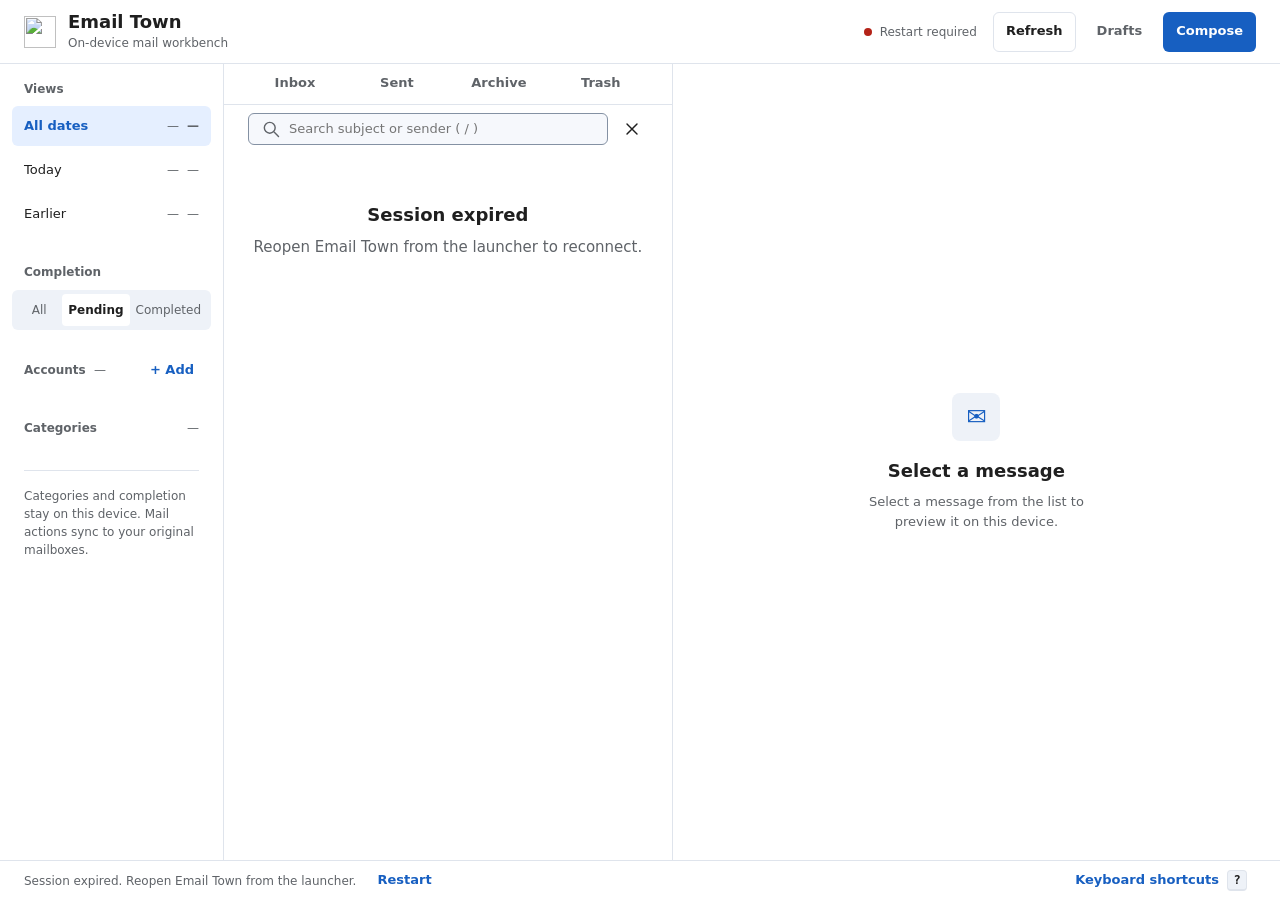
==== src/email_town_labeler/desktop/web/index.html @ b28c6ed6 "feat: show HTML mail formatted in a sandboxed, script-free view" ====
<!doctype html>
<html lang="en">
  <head>
    <meta charset="utf-8" />
    <meta name="viewport" content="width=device-width, initial-scale=1" />
    <meta
      name="description"
      content="Email Town on-device unified mail workbench"
    />
    <title>Email Town · Unified mail workbench</title>
    <link rel="icon" href="/logo.svg" type="image/svg+xml" />
    <link rel="stylesheet" href="style.css" />
    <link rel="stylesheet" href="reader.css" />
  </head>
  <body>
    <div class="app-shell" id="appShell">
      <header class="topbar">
        <div class="brand-lockup">
          <button
            class="icon-button mobile-only"
            id="sidebarToggle"
            type="button"
            aria-label="Open filters and accounts"
            aria-expanded="false"
          >
            ☰
          </button>
          <img
            class="brand-mark"
            src="/logo.svg"
            width="36"
            height="36"
            alt=""
            aria-hidden="true"
          />
          <div>
            <h1>Email Town</h1>
            <p>On-device mail workbench</p>
          </div>
        </div>
        <div class="topbar-actions">
          <span class="sync-indicator" id="syncIndicator" role="status"
            ><span class="status-dot" aria-hidden="true"></span
            ><span id="syncText">Connecting</span></span
          >
          <button
            class="button button-secondary"
            id="refreshButton"
            type="button"
          >
            Refresh
          </button>
          <button class="button button-quiet" id="draftsButton" type="button">
            Drafts
          </button>
          <button
            class="button button-primary"
            id="composeButton" title="New message (C)" aria-keyshortcuts="C"
            type="button"
          >
            Compose
          </button>
        </div>
      </header>

      <div class="workspace">
        <aside class="sidebar" id="sidebar" aria-label="Filters and accounts">
          <div class="sidebar-heading">
            <h2>Views</h2>
            <button
              class="text-button mobile-only"
              id="mobileRefreshButton"
              type="button"
            >
              Refresh
            </button>
            <button
              class="icon-button mobile-only"
              id="sidebarClose"
              type="button"
              aria-label="Close filters and accounts"
            >
              ×
            </button>
          </div>
          <nav class="filter-nav" aria-label="Date range">
            <button class="nav-item is-active" data-type-filter="all" type="button">
              <span>All dates</span>
              <span class="nav-metrics">
                <span class="unread-count" id="unreadAll">—</span>
                <span class="count" id="countAll">—</span>
              </span>
            </button>
            <button class="nav-item" data-type-filter="today" type="button">
              <span>Today</span>
              <span class="nav-metrics">
                <span class="unread-count" id="unreadToday">—</span>
                <span class="count" id="countToday">—</span>
              </span>
            </button>
            <button class="nav-item" data-type-filter="backlog" type="button">
              <span>Earlier</span>
              <span class="nav-metrics">
                <span class="unread-count" id="unreadBacklog">—</span>
                <span class="count" id="countBacklog">—</span>
              </span>
            </button>
          </nav>
          <div class="sidebar-section">
            <div class="section-label"><span>Completion</span></div>
            <div class="segmented-control" role="group" aria-label="Completion">
              <button class="segment" data-done-filter="all" type="button">All</button>
              <button class="segment is-active" data-done-filter="pending" type="button">Pending</button>
              <button class="segment" data-done-filter="done" type="button">Completed</button>
            </div>
          </div>
          <div class="sidebar-section">
            <div class="section-label">
              <span
                >Accounts <span id="accountCount" class="muted">—</span></span
              >
              <button
                class="text-button"
                id="addAccountButton"
                type="button"
                aria-label="Add account"
              >
                + Add
              </button>
            </div>
            <div id="accountFilters" class="filter-list"></div>
          </div>
          <div class="sidebar-section">
            <div class="section-label">
              <span>Categories</span
              ><span id="categoryCount" class="muted">—</span>
            </div>
            <div id="categoryFilters" class="filter-list"></div>
          </div>
          <p class="local-note">
            Categories and completion stay on this device. Mail actions sync to
            your original mailboxes.
          </p>
        </aside>
        <button
          class="sidebar-backdrop"
          id="sidebarBackdrop"
          type="button"
          aria-label="Close filters and accounts"
          tabindex="-1"
          hidden
        ></button>

        <main class="message-pane" aria-label="Unified mail list">
          <section class="mail-operations" aria-label="Mailbox operations">
            <div class="folder-tabs" role="group" aria-label="Mailbox folder">
              <button
                class="folder-tab is-active"
                data-mail-folder="inbox"
                type="button"
              >
                <span class="folder-label">Inbox</span>
              </button>
              <button class="folder-tab" data-mail-folder="sent" type="button">
                <span class="folder-label">Sent</span>
              </button>
              <button
                class="folder-tab"
                data-mail-folder="archive"
                type="button"
              >
                <span class="folder-label">Archive</span>
              </button>
              <button class="folder-tab" data-mail-folder="trash" type="button">
                <span class="folder-label">Trash</span>
              </button>
            </div>
          </section>
          <div class="pane-header">
            <div class="list-tools">
              <label class="search-field"
                ><span class="sr-only">Search mail</span
                ><svg
                  class="control-icon"
                  viewBox="0 0 24 24"
                  aria-hidden="true"
                >
                  <circle cx="10.5" cy="10.5" r="6.5" />
                  <path d="m16 16 5 5" /></svg
                ><input
                  id="searchInput"
                  type="search"
                  placeholder="Search subject or sender ( / )"
                  autocomplete="off"
              /></label>
              <button
                class="icon-button"
                id="clearFiltersButton"
                type="button"
                title="Clear search and filters"
                aria-label="Clear search and filters"
              >
                <svg
                  class="control-icon"
                  viewBox="0 0 24 24"
                  aria-hidden="true"
                >
                  <path d="m6 6 12 12M18 6 6 18" />
                </svg>
              </button>
            </div>
          </div>
          <div class="toolbar" id="selectionToolbar" hidden>
            <label class="check-wrap"
              ><input id="selectAll" type="checkbox" /><span class="sr-only"
                >Select all loaded</span
              ></label
            ><details class="action-menu select-menu" id="selectMenu" data-align="start">
              <summary
                class="button button-quiet button-small"
                aria-label="Select by state"
                title="Select by state"
              >
                <span aria-hidden="true">▾</span>
              </summary>
              <div class="menu-panel" role="menu">
                <button type="button" role="menuitem" data-select="all">All</button>
                <button type="button" role="menuitem" data-select="none">None</button>
                <button type="button" role="menuitem" data-select="read">Read</button>
                <button type="button" role="menuitem" data-select="unread">Unread</button>
                <button type="button" role="menuitem" data-select="starred">Starred</button>
                <button type="button" role="menuitem" data-select="unstarred">
                  Unstarred
                </button>
              </div>
            </details>
            <h2 class="list-heading">
              <span id="listTitle">Inbox</span
              ><span class="list-context" id="listContext">All accounts</span>
            </h2>
            <span class="selection-count" id="selectionCount">0 messages</span>
            <button
              class="text-button"
              id="clearSelectionButton"
              type="button"
              hidden
            >
              Clear
            </button>
          </div>
          <div
            class="mail-selection-toolbar"
            id="mailSelectionToolbar"
            hidden
            aria-label="Selected message actions"
          >
            <span class="sr-only" id="mailSelectionCount"></span>
            <button
              class="button button-secondary button-small"
              id="markDoneButton"
              type="button"
              title="Mark complete on this device"
            >
              Mark done
            </button>
            <button
              class="button button-secondary button-small"
              data-mail-action="archive"
              type="button"
            >
              Archive
            </button>
            <button
              class="button button-secondary button-small"
              data-mail-action="restore"
              type="button"
            >
              Restore
            </button>
            <button
              class="button button-danger button-small"
              data-mail-action="trash"
              type="button"
            >
              Trash
            </button>
            <details class="action-menu" id="bulkMore">
              <summary class="button button-secondary button-small">
                More <span aria-hidden="true">⌄</span>
              </summary>
              <div class="menu-panel">
                <span class="menu-label">Original mailbox</span>
                <button data-mail-action="read" type="button">Mark read</button>
                <button data-mail-action="unread" type="button">
                  Mark unread
                </button>
                <button data-mail-action="star" type="button">Star</button>
                <button data-mail-action="unstar" type="button">Unstar</button>
                <span class="menu-label">On this device</span>
                <button id="reopenButton" type="button">Reopen task</button>
              </div>
            </details>
          </div>
          <div
            class="list-status"
            id="listStatus"
            role="status"
            aria-live="polite"
          ></div>
          <div class="list-error" id="listError" role="alert" hidden>
            <span id="listErrorText"></span>
            <button
              class="button button-secondary button-small"
              id="retryMailButton"
              type="button"
            >
              Retry mail load
            </button>
          </div>
          <div class="demo-banner" id="demoBanner" hidden>
            Demo data: this is not a live mailbox.
          </div>
          <div
            class="job-status"
            id="jobStatus"
            role="status"
            aria-live="polite"
            hidden
          ></div>
          <div
            class="message-list"
            id="messageList"
            tabindex="-1"
            aria-label="mail"
          ></div>
          <div class="load-more-bar" id="loadMoreBar" hidden>
            <span id="loadedSummary">Showing loaded mail only</span
            ><button
              class="button button-secondary button-small"
              id="loadMoreButton"
              type="button"
            >
              Load more mail
            </button>
          </div>
        </main>

        <section
          class="preview-pane"
          id="previewPane"
          aria-label="Mail preview"
          aria-live="polite"
        >
          <div class="preview-empty" id="previewEmpty">
            <span class="empty-icon" aria-hidden="true">✉</span>
            <h2>Select a message</h2>
            <p>Select a message from the list to preview it on this device.</p>
          </div>
          <article class="preview-content" id="previewContent" hidden>
            <div class="preview-header">
              <button
                class="button button-quiet button-small preview-back"
                id="previewClose"
                type="button"
                aria-label="Close mail preview"
              >
                ← Back
              </button>
              <div class="preview-actions">
                <button
                  class="icon-action"
                  data-single-action="archive"
                  title="Archive (E)"
                  aria-keyshortcuts="E"
                  type="button"
                >
                  <svg class="action-icon" viewBox="0 0 24 24" aria-hidden="true"><path d="M4 8h16v11H4z M3 4h18v4H3z M10 12h4" /></svg><span class="sr-only">Archive</span>
                </button>
                <button
                  class="icon-action"
                  data-single-action="restore"
                  title="Restore to Inbox"
                  type="button"
                >
                  <svg class="action-icon" viewBox="0 0 24 24" aria-hidden="true"><path d="M3 13h5l2 3h4l2-3h5 M5 5h14l2 8v6H3v-6z" /></svg><span class="sr-only">Restore</span>
                </button>
                <button
                  class="icon-action icon-action-danger"
                  data-single-action="trash"
                  title="Move to Trash (#)"
                  aria-keyshortcuts="Shift+3 Delete"
                  type="button"
                >
                  <svg class="action-icon" viewBox="0 0 24 24" aria-hidden="true"><path d="M4 7h16 M9 7V4h6v3 M6 7l1 13h10l1-13 M10 11v6 M14 11v6" /></svg><span class="sr-only">Trash</span>
                </button>
                <details class="action-menu" id="previewMore">
                  <summary class="icon-action" title="More">
                    <svg class="action-icon action-icon-dots" viewBox="0 0 24 24" aria-hidden="true"><path d="M6 12h.01 M12 12h.01 M18 12h.01" /></svg><span class="sr-only">More</span>
                  </summary>
                  <div class="menu-panel">
                    <span class="menu-label">Original mailbox</span>
                    <button data-single-action="read" type="button">
                      Mark read
                    </button>
                    <button data-single-action="star" type="button">
                      Star
                    </button>
                    <a
                      id="originalLink"
                      target="_blank"
                      rel="noreferrer noopener"
                      hidden
                      >Open original ↗</a
                    >
                    <span class="menu-label">On this device</span>
                    <button id="previewDoneButton" type="button">
                      Mark done
                    </button>
                    <button id="previewCategoryButton" type="button">
                      Change category
                    </button>
                  </div>
                </details>
              </div>
              <div class="preview-nav">
                <span class="preview-position" id="previewPosition"></span>
                <button class="icon-action" id="previewNewer" type="button" title="Newer (K)">
                  <svg class="action-icon" viewBox="0 0 24 24" aria-hidden="true"><path d="M15 6l-6 6 6 6" /></svg><span class="sr-only">Newer message</span>
                </button>
                <button class="icon-action" id="previewOlder" type="button" title="Older (J)">
                  <svg class="action-icon" viewBox="0 0 24 24" aria-hidden="true"><path d="M9 6l6 6-6 6" /></svg><span class="sr-only">Older message</span>
                </button>
              </div>
            </div>
            <div class="preview-title">
              <h2 id="previewSubject"></h2>
              <div class="preview-meta">
                <span class="category-badge" id="previewCategory"></span
                ><span class="source-badge" id="previewSource"></span
                ><span class="unread-badge" id="previewUnread">Unread</span>
              </div>
            </div>
            <div class="preview-sender">
              <span class="sender-avatar" id="previewAvatar" aria-hidden="true"></span>
              <div class="sender-lines">
                <p class="preview-byline" id="previewByline"></p>
                <div id="previewEnvelope"></div>
              </div>
              <time class="preview-date" id="previewDate"></time>
            </div>
            <div class="email-body" id="previewBody" tabindex="-1"></div>
            <div class="preview-error" id="previewError" role="alert" hidden>
              <span id="previewErrorText"></span>
              <button
                class="button button-secondary button-small"
                id="retryPreviewButton"
                type="button"
              >
                Retry message
              </button>
            </div>
            <div class="reply-actions" aria-label="Reply and forward"></div>
          </article>
        </section>
      </div>
      <footer class="app-footer">
        <span id="footerStatus">Classified on your device</span
        ><button class="text-button" id="restartButton" type="button" hidden>
          Restart</button
        ><button
          class="text-button footer-shortcuts"
          id="shortcutsButton"
          type="button"
          aria-keyshortcuts="Shift+Slash"
        >
          Keyboard shortcuts <kbd>?</kbd>
        </button>
      </footer>
    </div>

    <dialog id="accountDialog" aria-labelledby="accountDialogTitle">
      <form method="dialog" id="accountForm" class="dialog-card">
        <div class="dialog-heading">
          <div>
            <p class="eyebrow">Account settings</p>
            <h2 id="accountDialogTitle">Add account</h2>
          </div>
          <button
            class="icon-button"
            type="button"
            data-close-dialog
            aria-label="Close"
          >
            ×
          </button>
        </div>
        <p class="dialog-intro">
          Connect your inbox. Classification and organization run on this
          device.
        </p>
        <label class="field-label" for="providerSelect">Email provider</label
        ><select class="text-input" id="providerSelect" name="provider">
          <option value="gmail">Google / Gmail</option>
          <option value="microsoft">Microsoft / Outlook</option>
          <option value="imap">Other email (iCloud, Yahoo, QQ…)</option>
          <option value="gmail-existing">Existing Email Town folder</option>
        </select>
        <div id="gmailFields" hidden>
          <p class="field-help" id="googleStatus"></p>
          <div id="googleClientImport" hidden>
            <label class="field-label" for="googleClientFile"
              >Google OAuth client file (optional)</label
            ><input
              class="text-input"
              id="googleClientFile"
              type="file"
              accept="application/json,.json"
            />
            <p class="field-help">
              Created in Google Cloud as a Desktop app client.
              <a
                href="https://github.com/scamai/email-town-labeler/blob/main/docs/google-cloud-setup.md"
                target="_blank"
                rel="noopener noreferrer"
                >Step-by-step guide</a
              >
            </p>
          </div>
        </div>
        <div id="existingFields" hidden>
          <label class="field-label" for="homeDirectory"
            >Email Town directory</label
          ><input
            class="text-input"
            id="homeDirectory"
            name="home"
            placeholder="Choose an existing local directory"
          />
          <p class="field-help">
            Enter the absolute directory used with Email Town’s --home option.
            It must contain this account’s Gmail authorization.
          </p>
        </div>
        <div id="imapFields" hidden>
          <label class="field-label" for="imapEmail">Email address</label
          ><input
            class="text-input"
            id="imapEmail"
            type="email"
            autocomplete="email"
            placeholder="you@icloud.com"
          />
          <p class="field-help" id="imapPresetHelp" hidden>
            <span id="imapPresetText"></span>
            <a
              id="imapPresetLink"
              target="_blank"
              rel="noopener noreferrer"
              hidden
              >Open settings</a
            >
          </p>
          <button
            class="button button-quiet"
            id="useMicrosoftButton"
            type="button"
            hidden
          >
            Use Microsoft sign-in
          </button>
          <label class="field-label" for="imapPassword">App password</label
          ><input
            class="text-input"
            id="imapPassword"
            name="password"
            type="password"
            autocomplete="new-password"
          />
          <p class="field-help">
            Saved in your system credential vault, never in Email Town's files.
          </p>
          <details id="imapServerDetails" class="setup-details" open>
            <summary>Server settings</summary>
          <div class="field-grid">
            <div>
              <label class="field-label" for="imapHost">Server</label
              ><input
                class="text-input"
                id="imapHost"
                name="host"
                autocomplete="off"
              />
            </div>
            <div>
              <label class="field-label" for="imapPort">Port</label
              ><input
                class="text-input"
                id="imapPort"
                name="port"
                type="number"
                value="993"
                min="1"
                max="65535"
              />
            </div>
          </div>
          <label class="field-label" for="imapUsername">Username</label
          ><input
            class="text-input"
            id="imapUsername"
            name="username"
            autocomplete="username"
          />
          <div class="field-grid smtp-fields">
            <div>
              <label class="field-label" for="smtpHost">SMTP server</label
              ><input
                class="text-input"
                id="smtpHost"
                name="smtp_host"
                autocomplete="off"
                placeholder="smtp.example.com"
              />
            </div>
            <div>
              <label class="field-label" for="smtpPort">SMTP port</label
              ><input
                class="text-input"
                id="smtpPort"
                name="smtp_port"
                type="number"
                value="587"
                min="1"
                max="65535"
              />
            </div>
          </div>
          <label class="field-label" for="smtpSecurity">SMTP security</label
          ><select class="text-input" id="smtpSecurity" name="smtp_security">
            <option value="starttls">STARTTLS</option>
            <option value="ssl">SSL</option>
          </select>
          <p class="field-help">
            Add SMTP settings to send and reply from this account.
          </p>
          </details>
        </div>
        <div id="microsoftHelp" class="info-callout" hidden></div>
        <details id="clientIdFields" class="setup-details" hidden>
          <summary>Use your own Microsoft app registration</summary>
          <label class="field-label" for="clientId">Application (client) ID</label
          ><input
            class="text-input"
            id="clientId"
            name="client_id"
            autocomplete="off"
          />
        </details>
        <label class="field-label" for="accountName"
          >Display name <span class="optional">Optional</span></label
        ><input
          class="text-input"
          id="accountName"
          name="name"
          maxlength="80"
          placeholder="Defaults to the email address"
        />
        <p class="form-error" id="accountFormError" role="alert" hidden></p>
        <div class="dialog-actions">
          <button class="button button-quiet" type="button" data-close-dialog>
            Cancel</button
          ><button
            class="button button-primary"
            id="submitAccountButton"
            type="submit"
          >
            Connect
          </button>
        </div>
      </form>
    </dialog>
    <dialog id="manageAccountDialog" aria-labelledby="manageAccountTitle">
      <div class="dialog-card">
        <div class="dialog-heading">
          <h2 id="manageAccountTitle">Account settings</h2>
          <button
            type="button"
            class="icon-button"
            data-close-dialog
            aria-label="Close account settings"
          >
            ×
          </button>
        </div>
        <p id="manageAccountStatus"></p>
        <p class="field-help">
          Pausing stops automatic sync; loaded mail remains available. Local
          completion and categories are kept.
        </p>
        <button
          type="button"
          class="button button-secondary"
          id="pauseAccountButton"
        >
          Pause sync
        </button>
        <button
          type="button"
          class="button button-primary"
          id="reconnectAccountButton"
        >
          Reauthorize this mailbox
        </button>
      </div>
    </dialog>

    <dialog id="categoryDialog" aria-labelledby="categoryDialogTitle">
      <form method="dialog" class="dialog-card" id="categoryForm">
        <div class="dialog-heading">
          <div>
            <p class="eyebrow">Local category</p>
            <h2 id="categoryDialogTitle">Change category</h2>
          </div>
          <button
            class="icon-button"
            type="button"
            data-close-dialog
            aria-label="Close"
          >
            ×
          </button>
        </div>
        <label class="field-label" for="categorySelect">Choose a category</label
        ><select class="text-input" id="categorySelect"></select>
        <div class="dialog-actions">
          <button class="button button-quiet" type="button" data-close-dialog>
            Cancel</button
          ><button class="button button-primary" type="submit">
            Save category
          </button>
        </div>
      </form>
    </dialog>
    <dialog id="composeDialog" aria-labelledby="composeTitle">
      <form class="dialog-card compose-card" id="composeForm">
        <div class="dialog-heading">
          <div>
            <p class="eyebrow">Mail</p>
            <h2 id="composeTitle">Compose message</h2>
          </div>
          <button
            class="icon-button"
            type="button"
            data-compose-close
            aria-label="Close"
          >
            ×
          </button>
        </div>
        <div class="compose-fields">
          <div class="compose-grid">
            <label class="field-label" for="composeAccount">From</label
            ><select class="text-input" id="composeAccount" required></select>
            <label class="field-label" for="composeTo">To</label
            ><input
              class="text-input"
              id="composeTo"
              type="text"
              autocomplete="email"
              placeholder="name@example.com"
            />
            <label class="field-label" for="composeCc">Cc</label
            ><input
              class="text-input"
              id="composeCc"
              type="text"
              placeholder="Optional"
            />
            <label class="field-label" for="composeBcc">Bcc</label
            ><input
              class="text-input"
              id="composeBcc"
              type="text"
              placeholder="Optional"
            />
            <label class="field-label" for="composeSubject">Subject</label
            ><input
              class="text-input"
              id="composeSubject"
              type="text"
              maxlength="240"
            />
            <label class="field-label" for="composeBody">Message</label
            ><textarea
              class="text-input compose-body"
              id="composeBody"
              rows="10"
            ></textarea>
          </div>
          <div class="attachment-row">
            <button
              class="button button-secondary button-small"
              id="addAttachmentButton"
              type="button"
            >
              Add attachments</button
            ><input id="composeAttachments" type="file" multiple hidden /><span
              id="attachmentSummary"
              class="field-help"
              >No attachments</span
            >
          </div>
          <p class="field-help" id="composeCapabilityNote"></p>
          <p class="form-error" id="composeError" role="alert" hidden></p>
        </div>
        <div class="dialog-actions">
          <button class="button button-quiet" type="button" data-compose-close>
            Cancel</button
          ><button
            class="button button-secondary"
            id="saveDraftButton"
            type="button"
          >
            Save draft</button
          ><button class="button button-primary" id="sendButton" type="submit">
            Send
          </button>
        </div>
      </form>
    </dialog>
    <dialog id="draftsDialog" aria-labelledby="draftsTitle">
      <div class="dialog-card">
        <div class="dialog-heading">
          <div>
            <p class="eyebrow">Stored on this device</p>
            <h2 id="draftsTitle">Drafts</h2>
          </div>
          <button
            class="icon-button"
            type="button"
            data-drafts-close
            aria-label="Close"
          >
            ×
          </button>
        </div>
        <p class="field-help">
          Drafts do not sync automatically. Attachments stay with each saved
          draft.
        </p>
        <div id="draftList" class="draft-list"></div>
      </div>
    </dialog>
    <dialog id="shortcutsDialog" aria-labelledby="shortcutsTitle">
      <div class="dialog-card">
        <div class="dialog-heading">
          <h2 id="shortcutsTitle">Keyboard shortcuts</h2>
          <form method="dialog">
            <button class="icon-button" aria-label="Close">×</button>
          </form>
        </div>
        <p class="dialog-intro">
          Single keys work when you are not typing in a field.
        </p>
        <div class="shortcut-groups" id="shortcutsList"></div>
      </div>
    </dialog>
    <div class="toast" id="toast" role="status" aria-live="polite" hidden></div>
    <script src="app.js" defer></script>
    <script src="images.js" defer></script>
    <script src="htmlview.js" defer></script>
    <script src="mail.js" defer></script>
    <script src="selection.js" defer></script>
    <script src="rowactions.js" defer></script>
    <script src="reader.js" defer></script>
    <script src="shortcuts.js" defer></script>
  </body>
</html>
---- src/email_town_labeler/desktop/web/style.css ----
:root {
  --category-action_needed-ink: #934407;
  --category-action_needed-surface: #fff0da;
  --category-new_sender-ink: #2553ad;
  --category-new_sender-surface: #e9f0ff;
  --category-newsletters-ink: #176944;
  --category-newsletters-surface: #e6f5ed;
  --category-orders-ink: #6842aa;
  --category-orders-surface: #f0eaff;
  --category-promotional-ink: #9e365c;
  --category-promotional-surface: #fce8f0;
  --category-travel-ink: #18657c;
  --category-travel-surface: #e4f4fb;
  --category-updates-ink: #735800;
  --category-updates-surface: #fbf3cf;
  --category-unknown-ink: #526174;
  --category-unknown-surface: #edf0f4;
  /* Sidebar dots: one clear hue per category (Gmail's label hues), >= 3:1 on the surface. */
  --category-action_needed-dot: #e5620a;
  --category-new_sender-dot: #2f6fe4;
  --category-newsletters-dot: #1f9d55;
  --category-orders-dot: #9b4fdc;
  --category-promotional-dot: #db3f7f;
  --category-travel-dot: #0b98b4;
  --category-updates-dot: #b08600;
  --category-unknown-dot: #8a96a6;
  color-scheme: light dark;
  --bg: #f6f8fc;
  --surface: #fff;
  --surface-2: #eef2f8;
  --line: #dfe4ec;
  --control-border: #8491a3;
  --text: #1f1f1f;
  --muted: #5f6368;
  --accent: #175fc1;
  --accent-soft: #e5efff;
  --success: #19734a;
  --warning: #9a5b00;
  --danger: #b42318;
  --shadow: 0 16px 40px rgb(31 31 31 / 14%);
  --radius: 8px;
  --control: 40px;
  --pane-gutter: 24px;
  --ease: ease-out;
  --on-accent: #fff;
  --backdrop: rgb(0 0 0 / 42%);
  --avatar-saturation: 42%;
  --avatar-lightness: 36%;
  --on-avatar: #fff;
  font-family:
    system-ui,
    -apple-system,
    BlinkMacSystemFont,
    "Segoe UI",
    sans-serif;
  font-size: 15px;
}
@media (prefers-color-scheme: dark) {
  :root {
    --category-action_needed-ink: #ffc27a;
    --category-action_needed-surface: #3c2918;
    --category-new_sender-ink: #acc7ff;
    --category-new_sender-surface: #1d2e50;
    --category-newsletters-ink: #88d8b1;
    --category-newsletters-surface: #173b2c;
    --category-orders-ink: #cbb5ff;
    --category-orders-surface: #302343;
    --category-promotional-ink: #f5a9c4;
    --category-promotional-surface: #421f31;
    --category-travel-ink: #8bd0e9;
    --category-travel-surface: #173541;
    --category-updates-ink: #e9d072;
    --category-updates-surface: #383018;
    --category-unknown-ink: #b8c4d3;
    --category-unknown-surface: #28313e;
    --category-action_needed-dot: #ff9a4a;
    --category-new_sender-dot: #6ea0ff;
    --category-newsletters-dot: #4cc98a;
    --category-orders-dot: #c88cff;
    --category-promotional-dot: #f47cab;
    --category-travel-dot: #4fc4dc;
    --category-updates-dot: #ecd04a;
    --category-unknown-dot: #8d99aa;
    --bg: #0d1117;
    --on-accent: #0d1117;
    --surface: #161b22;
    --surface-2: #212832;
    --line: #303943;
    --control-border: #667487;
    --text: #e6edf3;
    --muted: #9da7b3;
    --accent: #58a6ff;
    --accent-soft: #1b3557;
    --success: #56d364;
    --warning: #e3b341;
    --danger: #ff7b72;
    --shadow: 0 16px 40px rgb(0 0 0 / 40%);
    --avatar-lightness: 70%;
    --on-avatar: #0d1117;
  }
}
/* ─── Shared controls and typography ─── */
* {
  box-sizing: border-box;
}
html,
body {
  margin: 0;
  height: 100%;
  background: var(--bg);
  color: var(--text);
}
body {
  line-height: 1.5;
}
button,
input,
select,
textarea {
  font: inherit;
}
button,
a,
summary {
  -webkit-tap-highlight-color: transparent;
}
button,
summary {
  cursor: pointer;
}
h1,
h2,
h3,
p {
  margin: 0;
}
button:focus-visible,
a:focus-visible,
input:focus-visible,
select:focus-visible,
textarea:focus-visible,
summary:focus-visible {
  outline: 3px solid var(--accent);
  outline-offset: 2px;
}
button:disabled {
  opacity: 0.5;
  cursor: default;
}
[hidden] {
  display: none !important;
}
.sr-only {
  position: absolute;
  width: 1px;
  height: 1px;
  padding: 0;
  margin: -1px;
  overflow: hidden;
  clip: rect(0, 0, 0, 0);
  white-space: nowrap;
  border: 0;
}
.mobile-only,
.text-button.mobile-only,
.icon-button.mobile-only,
.preview-header .preview-back {
  display: none;
}
.button,
.icon-button,
.text-button,
.menu-panel button,
.menu-panel a {
  display: inline-flex;
  align-items: center;
  justify-content: center;
  gap: 8px;
  min-height: var(--control);
  padding: 0 12px;
  border: 1px solid transparent;
  border-radius: 6px;
  background: transparent;
  color: var(--text);
  text-decoration: none;
  line-height: 1.4;
  font-size: 13px;
  font-weight: 600;
  transition-property: background-color, border-color;
  transition-duration: 160ms;
  transition-timing-function: var(--ease);
}
.button:active,
.icon-button:active,
.text-button:active {
  background: var(--surface-2);
}
.button-primary {
  background: var(--accent);
  color: var(--on-accent);
}
.button-primary:hover,
.button-primary:active {
  background: color-mix(in srgb, var(--accent) 88%, var(--text));
}
.button-secondary {
  border-color: var(--line);
  background: var(--surface);
}
.button-secondary:hover,
.button-quiet:hover,
.icon-button:hover,
.text-button:hover {
  background: var(--surface-2);
}
.button-quiet {
  color: var(--muted);
}
.button-small {
  min-height: 36px;
}
.button-danger {
  color: var(--danger);
  border-color: var(--line);
  background: var(--surface);
}
.button-danger:hover {
  background: color-mix(in srgb, var(--danger) 10%, var(--surface));
}
.danger-text {
  color: var(--danger);
}
.icon-button {
  width: 40px;
  min-height: 40px;
  padding: 0;
  flex: 0 0 40px;
  font-size: 20px;
}
.text-button {
  padding: 4px 8px;
  min-height: 32px;
  color: var(--accent);
}
.control-icon {
  width: 20px;
  height: 20px;
  fill: none;
  stroke: currentColor;
  stroke-width: 1.7;
  stroke-linecap: round;
  flex-shrink: 0;
}
.eyebrow,
.muted,
.field-help,
.preview-date,
.count {
  color: var(--muted);
  font-size: 12px;
}
.eyebrow {
  margin-bottom: 4px;
  font-weight: 600;
}
.count {
  font-variant-numeric: tabular-nums;
}
/* ─── Application grid ─── */
.app-shell {
  height: 100dvh;
  min-height: 0;
  /* The page itself never scrolls: only the panes do. Anything that escapes a pane is clipped here
     instead of making the document taller, where a trackpad scroll would slide the whole app up. */
  overflow: clip;
  display: grid;
  grid-template-rows: 64px minmax(0, 1fr) auto;
}
.topbar {
  display: flex;
  align-items: center;
  justify-content: space-between;
  padding: 8px 24px;
  gap: 16px;
  border-bottom: 1px solid var(--line);
  background: var(--surface);
}
.brand-lockup,
.topbar-actions,
.dialog-heading,
.dialog-actions,
.section-label,
.sidebar-heading {
  display: flex;
  align-items: center;
}
.brand-lockup {
  gap: 12px;
  min-width: 0;
}
.brand-mark {
  width: 32px;
  height: 32px;
  flex-shrink: 0;
}
h1 {
  font-size: 18px;
  line-height: 1.25;
}
.brand-lockup p {
  color: var(--muted);
  font-size: 12px;
}
.topbar-actions {
  gap: 8px;
  flex-shrink: 0;
}
.workspace {
  position: relative;
  min-height: 0;
  display: grid;
  grid-template-columns: 224px minmax(360px, 0.85fr) minmax(440px, 1.15fr);
}
.sidebar {
  padding: 16px 12px;
  border-right: 1px solid var(--line);
  background: var(--surface);
  overflow: auto;
  scrollbar-width: thin;
}
.sidebar-heading {
  padding: 0 12px 8px;
  justify-content: space-between;
}
.sidebar-heading h2,
.section-label {
  font-size: 12px;
  color: var(--muted);
  font-weight: 600;
}
.filter-nav,
.filter-list {
  display: grid;
  gap: 4px;
}
.nav-item,
.account-filter,
.category-filter {
  width: 100%;
  min-height: 40px;
  padding: 8px 12px;
  display: flex;
  align-items: center;
  justify-content: space-between;
  gap: 8px;
  border: 0;
  border-radius: 6px;
  background: transparent;
  color: var(--text);
  text-align: left;
  font-size: 13px;
  line-height: 1.5;
}
.nav-item:hover,
.account-filter:hover,
.category-filter:hover {
  background: var(--surface-2);
}
.nav-item.is-active,
.account-filter.is-active,
.category-filter.is-active {
  background: var(--accent-soft);
  color: var(--accent);
  font-weight: 600;
}
.sidebar-section {
  margin-top: 24px;
}
.section-label {
  justify-content: space-between;
  min-height: 32px;
  padding: 0 12px 4px;
}
.section-label .muted {
  margin-left: 4px;
  font-weight: 400;
}
.section-label .text-button {
  padding: 4px;
}
.segmented-control {
  display: grid;
  grid-template-columns: repeat(3, 1fr);
  padding: 4px;
  background: var(--surface-2);
  border-radius: 6px;
}
.segment {
  border: 0;
  background: transparent;
  color: var(--muted);
  min-height: 32px;
  border-radius: 4px;
  font-size: 12px;
}
.segment.is-active {
  background: var(--surface);
  color: var(--text);
  font-weight: 600;
}
.segment:hover {
  color: var(--text);
}
.account-entry {
  display: grid;
  grid-template-columns: minmax(0, 1fr) 32px;
  align-items: center;
}
.account-entry .icon-button {
  width: 32px;
  min-height: 40px;
}
.account-filter {
  align-items: flex-start;
}
.account-filter span:first-child {
  overflow-wrap: anywhere;
}
.account-label {
  display: grid;
  min-width: 0;
}
.account-status {
  color: var(--muted);
  font-size: 12px;
  font-weight: 400;
}
.nav-metrics {
  display: flex;
  align-items: center;
  gap: 8px;
  flex-shrink: 0;
}
.nav-metrics .unread-count {
  color: var(--muted);
  font-size: 12px;
  font-weight: 400;
}
.local-note {
  margin: 24px 12px 0;
  padding-top: 16px;
  border-top: 1px solid var(--line);
  color: var(--muted);
  font-size: 12px;
}
.app-footer {
  min-height: 32px;
  min-width: 0;
  display: flex;
  align-items: center;
  gap: 12px;
  padding: 4px 24px;
  border-top: 1px solid var(--line);
  background: var(--surface);
  color: var(--muted);
  font-size: 12px;
}
#footerStatus {
  min-width: 0;
  overflow: hidden;
  text-overflow: ellipsis;
  white-space: nowrap;
}
.app-footer .text-button {
  min-height: 24px;
  flex-shrink: 0;
}
.footer-shortcuts {
  margin-left: auto;
}
kbd {
  display: inline-block;
  min-width: 20px;
  padding: 0 4px;
  border: 1px solid var(--line);
  border-bottom-width: 2px;
  border-radius: 4px;
  background: var(--surface-2);
  color: var(--text);
  font: 600 12px/18px ui-monospace, SFMono-Regular, Menlo, monospace;
  text-align: center;
}
#shortcutsDialog {
  width: min(800px, calc(100vw - 32px));
}
.shortcut-groups {
  display: grid;
  grid-template-columns: repeat(auto-fit, minmax(min(340px, 100%), 1fr));
  gap: 16px 32px;
  max-height: min(70vh, 640px);
  overflow: auto;
}
.shortcut-groups h3 {
  margin: 0 0 8px;
  font-size: 13px;
  color: var(--muted);
}
.shortcut-groups dl {
  display: grid;
  grid-template-columns: 168px 1fr;
  gap: 8px 16px;
  margin: 0;
}
.shortcut-groups dt {
  white-space: nowrap;
  color: var(--muted);
  font-size: 12px;
}
.shortcut-groups dd {
  margin: 0;
  font-size: 13px;
}
@media (max-width: 520px) {
  .shortcut-groups dl {
    grid-template-columns: minmax(0, 1fr);
    gap: 4px;
  }
  .shortcut-groups dd {
    margin-bottom: 8px;
  }
}
.sync-indicator {
  display: inline-flex;
  align-items: center;
  gap: 8px;
  color: var(--muted);
  font-size: 12px;
  margin-right: 8px;
}
.status-dot {
  width: 8px;
  height: 8px;
  border-radius: 50%;
  background: var(--success);
}
.sync-indicator.is-error .status-dot {
  background: var(--danger);
}
.sync-indicator.is-loading .status-dot {
  background: var(--warning);
}
/* ─── Message list: one gutter, stable three-line rows ─── */
.message-pane {
  min-width: 0;
  min-height: 0;
  border-right: 1px solid var(--line);
  display: flex;
  flex-direction: column;
  background: var(--surface);
}
.mail-operations {
  padding: 0 var(--pane-gutter);
  border-bottom: 1px solid var(--line);
}
.folder-tabs {
  display: grid;
  grid-template-columns: repeat(4, 1fr);
  gap: 8px;
}
.folder-tab {
  display: flex;
  align-items: center;
  justify-content: center;
  gap: 4px;
  min-width: 0;
  min-height: 40px;
  padding: 4px 6px;
  white-space: nowrap;
  border: 0;
  border-bottom: 2px solid transparent;
  background: transparent;
  color: var(--muted);
  font-size: 13px;
  font-weight: 600;
}
.folder-label {
  min-width: 0;
  overflow: hidden;
  text-overflow: ellipsis;
}
.folder-tab:hover {
  background: var(--surface-2);
}
.folder-tab.is-active {
  color: var(--accent);
  border-bottom-color: var(--accent);
}
.folder-count {
  display: inline-block;
  flex-shrink: 0;
  min-width: 20px;
  margin-left: 0;
  padding: 0 6px;
  border-radius: 10px;
  background: var(--accent-soft);
  color: var(--accent);
  font-size: 12px;
  line-height: 20px;
}
/* The list header is two slim rows (search; select + title + count) so the rows below get the height. */
.pane-header {
  padding: 8px var(--pane-gutter);
}
.pane-header .icon-button {
  width: 32px;
  min-height: 32px;
  flex-basis: 32px;
}
.list-heading {
  display: flex;
  align-items: baseline;
  gap: 8px;
  min-width: 0;
  flex: 1;
  font-size: 14px;
  font-weight: 600;
  line-height: 1.25;
  white-space: nowrap;
}
.list-heading > span {
  overflow: hidden;
  text-overflow: ellipsis;
}
#listTitle {
  flex-shrink: 0;
}
.list-context {
  min-width: 0;
  color: var(--muted);
  font-size: 12px;
  font-weight: 500;
}
.list-tools {
  display: flex;
  align-items: center;
  gap: 8px;
  min-width: 0;
}
.search-field {
  display: flex;
  align-items: center;
  gap: 8px;
  flex: 1;
  min-width: 0;
  min-height: 32px;
  padding: 0 12px;
  border: 1px solid var(--control-border);
  border-radius: 6px;
  background: var(--bg);
  color: var(--muted);
}
.search-field:focus-within {
  outline: 2px solid var(--accent);
  outline-offset: 2px;
}
.search-field input {
  width: 100%;
  min-width: 0;
  padding: 4px 0;
  border: 0;
  outline: none;
  background: transparent;
  color: var(--text);
  font-size: 13px;
}
.toolbar {
  display: flex;
  align-items: center;
  flex-wrap: nowrap;
  gap: 8px;
  min-height: 36px;
  padding: 2px var(--pane-gutter);
  border-block: 1px solid var(--line);
  background: var(--bg);
}
.check-wrap {
  display: flex;
  align-items: center;
  gap: 8px;
  min-height: 32px;
  font-size: 12px;
  color: var(--muted);
  cursor: pointer;
}
.selection-count {
  margin-left: auto;
  flex-shrink: 0;
  color: var(--muted);
  font-size: 12px;
  font-variant-numeric: tabular-nums;
}
input[type="checkbox"] {
  width: 16px;
  height: 16px;
  margin: 0;
  flex-shrink: 0;
  accent-color: var(--accent);
}
.mail-selection-toolbar {
  display: flex;
  align-items: center;
  flex-wrap: wrap;
  gap: 8px;
  padding: 8px var(--pane-gutter);
  background: var(--accent-soft);
  border-bottom: 1px solid var(--line);
}
.list-status,
.demo-banner,
.job-status {
  padding: 8px var(--pane-gutter);
  font-size: 12px;
  color: var(--muted);
  overflow-wrap: anywhere;
}
.list-status:empty {
  display: none;
}
.list-error,
.preview-error {
  display: flex;
  align-items: center;
  flex-wrap: wrap;
  gap: 12px;
  border: 1px solid color-mix(in srgb, var(--danger) 25%, var(--line));
  background: color-mix(in srgb, var(--danger) 8%, var(--surface));
  color: var(--danger);
  overflow-wrap: anywhere;
}
.list-error {
  padding: 8px var(--pane-gutter);
  border-width: 0 0 1px;
  font-size: 12px;
}
.list-error span,
.preview-error span {
  flex: 1;
  min-width: 180px;
}
.preview-error {
  margin-top: 16px;
  padding: 12px;
  border-radius: 6px;
  font-size: 13px;
}
.demo-banner {
  background: var(--surface-2);
}
.job-status {
  background: color-mix(in srgb, var(--warning) 10%, var(--surface));
}
.job-status a {
  color: var(--accent);
  font-weight: 600;
}
.load-more-bar {
  display: flex;
  align-items: center;
  flex-wrap: wrap;
  gap: 8px;
  justify-content: space-between;
  padding: 4px var(--pane-gutter);
  border-top: 1px solid var(--line);
  color: var(--muted);
  font-size: 12px;
}
.message-list {
  min-height: 0;
  flex: 1;
  overflow: auto;
  scrollbar-width: thin;
  padding-bottom: 16px;
}
.message-row {
  --row-bg: var(--surface); /* the row's own colour, which its floating hover controls take too */
  position: relative; /* keeps the row's screen-reader preview (.sr-only, absolute) inside the list */
  display: grid;
  grid-template-columns: 16px minmax(0, 1fr);
  gap: 12px;
  align-items: start;
  padding: 16px var(--pane-gutter);
  border-bottom: 1px solid var(--line);
  background: var(--row-bg);
  cursor: pointer;
}
.message-row:hover {
  --row-bg: var(--bg);
}
.message-row.is-selected,
.message-row.is-focused {
  --row-bg: var(--accent-soft);
}
.message-row.is-focused {
  box-shadow: inset 3px 0 var(--accent);
}
.row-check {
  align-self: start;
  margin-top: 4px !important;
  grid-column: 1;
  grid-row: 1;
}
.message-row > .row-content {
  grid-column: 2;
  grid-row: 1 / span 2;
}
/* Gmail's row controls: a star under the checkbox; Archive / Trash / read-unread replace the time
   on hover or keyboard focus, on devices that can hover. */
.row-star,
.row-action {
  display: inline-grid;
  place-items: center;
  width: 28px;
  height: 28px;
  padding: 0;
  border: 0;
  border-radius: 6px;
  background: transparent;
  color: var(--muted);
}
.row-star {
  grid-column: 1;
  grid-row: 2;
  margin-left: -6px;
}
.row-star svg,
.row-action svg {
  width: 18px;
  height: 18px;
}
.row-star.is-starred {
  color: #e0a100;
}
.row-star:hover,
.row-action:hover {
  background: var(--surface-2);
  color: var(--text);
}
.row-star:focus-visible,
.row-action:focus-visible {
  outline: 2px solid var(--accent);
  outline-offset: 1px;
}
/* The controls float over the end of the title line and the time stays in place, invisible: showing them
   never changes the line's height or the sender's width, so pointing along the list moves nothing. */
.row-actions {
  position: absolute;
  top: 50%;
  right: 0;
  display: flex;
  gap: 4px;
  padding-left: 8px;
  background: var(--row-bg);
  transform: translateY(-50%);
  visibility: hidden;
}
@media (hover: hover) {
  .message-row:hover .row-actions,
  .message-row:focus-within .row-actions {
    visibility: visible;
  }
  .message-row:hover .row-title time,
  .message-row:focus-within .row-title time {
    visibility: hidden;
  }
}
.row-content {
  min-width: 0;
  display: grid;
  gap: 4px;
}
.row-title {
  position: relative;
  display: flex;
  align-items: baseline;
  justify-content: space-between;
  gap: 12px;
  min-width: 0;
}
.row-title time {
  flex-shrink: 0;
  color: var(--muted);
  font-size: 12px;
}
.row-sender {
  min-width: 0;
  font-size: 13px;
  color: var(--muted);
  overflow: hidden;
  text-overflow: ellipsis;
  white-space: nowrap;
}
.row-open {
  display: -webkit-box;
  -webkit-line-clamp: 2;
  -webkit-box-orient: vertical;
  overflow: hidden;
  width: 100%;
  min-height: 24px;
  padding: 0;
  border: 0;
  background: transparent;
  color: var(--text);
  text-align: left;
  font-size: 15px;
  line-height: 1.5;
  font-weight: 400;
  overflow-wrap: anywhere;
}
/* Unread is heavier, not wider: the subject wraps over up to two lines, and a bolder face would wrap it
   differently, so opening a message would resize its row and move the list under the pointer. A stroke
   thickens the glyphs and keeps their widths. The sender and time sit on one line and use real bold. */
.message-row.is-unread .row-subject {
  -webkit-text-stroke: 0.04em currentColor;
}
.message-row.is-unread .row-sender,
.message-row.is-unread .row-title time {
  color: var(--text);
  font-weight: 700;
}
/* The unread dot sits in the row's left margin, so read and unread text start at the same place. */
.message-row.is-unread::before {
  content: "";
  position: absolute;
  top: 22px; /* centred on the sender line: 16px padding + half its 19.5px line */
  left: calc(var(--pane-gutter) / 2 - 4px);
  width: 8px;
  height: 8px;
  border-radius: 50%;
  background: var(--accent);
}
.row-meta {
  display: flex;
  align-items: center;
  gap: 8px;
  flex-wrap: wrap;
  margin-top: 4px;
  font-size: 12px;
}
.row-account {
  color: var(--muted);
  overflow: hidden;
  text-overflow: ellipsis;
  max-width: 100%;
  white-space: nowrap;
}
.source-badge,
.category-badge,
.unread-badge {
  display: inline-flex;
  align-items: center;
  gap: 4px;
  min-height: 24px;
  padding: 0 8px;
  border-radius: 4px;
  font-size: 12px;
  font-weight: 600;
  line-height: 1.5;
  max-width: 100%;
}
.source-badge {
  color: var(--muted);
  background: var(--surface-2);
  overflow-wrap: anywhere;
}
.category-badge {
  color: var(--muted);
  background: var(--surface-2);
}
.unread-badge {
  color: var(--muted);
  background: var(--surface-2);
}
.row-status {
  text-decoration: line-through;
  color: var(--muted);
}
.empty-state,
.loading-state,
.error-state {
  padding: 48px var(--pane-gutter);
  color: var(--muted);
  text-align: center;
}
.empty-state h3,
.loading-state h3,
.error-state h3 {
  color: var(--text);
  font-size: 18px;
  margin-bottom: 8px;
}
/* ─── Reading pane and progressive actions ─── */
.preview-pane {
  min-width: 0;
  min-height: 0;
  background: var(--surface);
  overflow: auto;
}
.preview-empty {
  min-height: 100%;
  display: grid;
  place-content: center;
  justify-items: center;
  gap: 8px;
  padding: 32px;
  text-align: center;
  color: var(--muted);
}
.preview-empty p {
  max-width: 32ch;
  font-size: 13px;
}
.preview-empty h2 {
  color: var(--text);
  font-size: 18px;
}
.empty-icon {
  display: grid;
  place-items: center;
  width: 48px;
  height: 48px;
  border-radius: 8px;
  background: var(--surface-2);
  color: var(--accent);
  font-size: 24px;
  margin-bottom: 8px;
}
.action-menu {
  position: relative;
}
.action-menu summary {
  list-style: none;
  user-select: none;
}
.action-menu summary::-webkit-details-marker {
  display: none;
}
.action-menu[open] > summary {
  background: var(--surface-2);
}
.menu-panel {
  position: fixed;
  overflow-y: auto;
  width: 208px;
  max-width: calc(100vw - 32px);
  padding: 8px;
  display: grid;
  gap: 4px;
  border: 1px solid var(--line);
  border-radius: 8px;
  background: var(--surface);
  box-shadow: var(--shadow);
  z-index: 5;
}
.menu-panel button,
.menu-panel a {
  justify-content: flex-start;
  text-align: left;
  min-height: 36px;
  font-weight: 400;
}
.menu-panel button:hover,
.menu-panel a:hover {
  background: var(--surface-2);
}
.menu-label {
  color: var(--muted);
  font-size: 12px;
  padding: 8px 12px 4px;
}
/* ─── Dialogs and forms ─── */
dialog {
  width: min(560px, calc(100vw - 32px));
  max-height: calc(100dvh - 32px);
  padding: 0;
  border: 1px solid var(--line);
  border-radius: 8px;
  background: var(--surface);
  color: var(--text);
  box-shadow: var(--shadow);
}
dialog::backdrop {
  background: var(--backdrop);
}
.dialog-card {
  display: grid;
  gap: 12px;
  padding: 24px;
  min-width: 0;
}
.dialog-heading {
  justify-content: space-between;
  gap: 16px;
  margin-bottom: 8px;
}
.dialog-heading h2 {
  font-size: 20px;
  line-height: 1.4;
}
.dialog-intro,
.field-help {
  color: var(--muted);
  font-size: 13px;
  overflow-wrap: anywhere;
}
.field-label {
  display: block;
  font-size: 13px;
  font-weight: 600;
  margin-top: 8px;
}
.required,
.optional {
  color: var(--muted);
  font-weight: 400;
  font-size: 12px;
}
.setup-details {
  margin-top: 8px;
}
.setup-details > summary {
  min-height: var(--control);
  display: flex;
  align-items: center;
  cursor: pointer;
  font-size: 13px;
  font-weight: 600;
  color: var(--accent);
}
.setup-details > summary::before {
  content: "";
  width: 6px;
  height: 6px;
  margin: 0 12px 0 4px;
  border-right: 2px solid currentColor;
  border-bottom: 2px solid currentColor;
  transform: rotate(-45deg);
  transition: transform 160ms ease-out;
}
.setup-details[open] > summary::before {
  transform: rotate(45deg);
}
@media (prefers-reduced-motion: reduce) {
  .setup-details > summary::before {
    transition: none;
  }
}
.setup-details > summary:focus-visible {
  outline: 2px solid var(--accent);
  outline-offset: 2px;
  border-radius: 4px;
}
.text-input {
  width: 100%;
  min-width: 0;
  min-height: var(--control);
  padding: 8px 12px;
  border: 1px solid var(--control-border);
  border-radius: 6px;
  background: var(--surface);
  color: var(--text);
  line-height: 1.5;
}
.text-input:disabled {
  background: var(--bg);
  color: var(--muted);
}
.field-grid {
  display: grid;
  align-items: end;
  grid-template-columns: minmax(0, 1fr) 96px;
  gap: 12px;
}
.field-grid .field-label,
#imapFields > .field-label,
#existingFields > .field-label,
#clientIdFields > .field-label {
  margin-bottom: 8px;
}
#imapFields .field-help,
#existingFields .field-help {
  margin-top: 8px;
}
#imapFields > .field-label,
.smtp-fields {
  margin-top: 16px;
}
.info-callout,
.form-error,
.mail-pending-notice {
  padding: 12px;
  border: 1px solid var(--line);
  border-radius: 6px;
  font-size: 13px;
  overflow-wrap: anywhere;
}
.info-callout {
  background: var(--accent-soft);
  color: var(--muted);
}
.form-error {
  background: color-mix(in srgb, var(--danger) 8%, var(--surface));
  color: var(--danger);
}
.mail-pending-notice {
  background: var(--surface-2);
}
.mail-pending-notice p {
  margin-bottom: 8px;
}
.dialog-actions {
  justify-content: flex-end;
  gap: 8px;
  padding-top: 16px;
}
#composeDialog {
  width: min(760px, calc(100vw - 32px));
  overflow: hidden;
}
.compose-card {
  display: flex;
  flex-direction: column;
  padding: 0;
  gap: 0;
  max-height: calc(100dvh - 34px);
}
.compose-card > .dialog-heading {
  margin: 0;
  padding: 16px 24px;
  border-bottom: 1px solid var(--line);
  flex-shrink: 0;
}
.compose-fields {
  overflow-y: auto;
  min-height: 0;
  padding: 24px;
  display: grid;
  gap: 16px;
}
.compose-grid {
  display: grid;
  grid-template-columns: 64px minmax(0, 1fr);
  align-items: baseline;
  gap: 12px;
}
.compose-grid .field-label {
  margin: 0;
}
.compose-body {
  resize: vertical;
  min-height: 224px;
}
.compose-card > .dialog-actions {
  flex-shrink: 0;
  padding: 16px 24px;
  border-top: 1px solid var(--line);
  background: var(--surface);
}
.attachment-row {
  display: flex;
  align-items: start;
  flex-wrap: wrap;
  gap: 12px;
}
#attachmentSummary {
  min-width: 0;
  flex: 1;
  padding-top: 4px;
}
.attachment-item {
  display: flex;
  align-items: flex-start;
  gap: 8px;
  overflow-wrap: anywhere;
}
.attachment-item .text-button {
  flex-shrink: 0;
  white-space: nowrap;
}
.attachment-item span {
  min-width: 0;
}
#composeError {
  white-space: pre-wrap;
}
.draft-list {
  display: grid;
  gap: 4px;
  max-height: 55vh;
  overflow: auto;
}
.draft-item {
  display: grid;
  grid-template-columns: minmax(0, 1fr) auto;
  align-items: center;
  gap: 4px 12px;
  padding: 12px 0;
  border-bottom: 1px solid var(--line);
}
.draft-item .text-button:first-child {
  justify-content: start;
  text-align: left;
  overflow-wrap: anywhere;
  padding-left: 0;
}
.draft-item time {
  grid-row: 2;
  color: var(--muted);
  font-size: 12px;
}
.draft-item .danger-text {
  grid-column: 2;
  grid-row: 1 / 3;
}
.toast {
  position: fixed;
  left: 50%;
  bottom: 48px;
  transform: translateX(-50%);
  max-width: min(520px, calc(100vw - 32px));
  padding: 12px 16px;
  border-radius: 6px;
  background: var(--text);
  color: var(--surface);
  box-shadow: var(--shadow);
  font-size: 13px;
  z-index: 10;
}
.toast .text-button {
  color: inherit;
  text-decoration: underline;
}
.sidebar-backdrop {
  position: absolute;
  inset: 0;
  z-index: 5;
  background: var(--backdrop);
  border: 0;
}
/* ─── Content-driven responsive layouts ─── */
@media (max-width: 1199px) {
  .workspace {
    grid-template-columns: 216px minmax(0, 1fr);
  }
  .preview-pane {
    display: none;
    position: absolute;
    inset: 0 0 0 216px;
    z-index: 3;
  }
  .preview-pane.is-open {
    display: block;
  }
  .preview-header .preview-back {
    display: inline-flex;
  }
  .workspace:has(.preview-pane.is-open) .message-pane {
    visibility: hidden;
  }
}
@media (max-width: 767px) {
  :root {
    --pane-gutter: 16px;
  }
  .topbar {
    padding: 8px 12px;
    gap: 8px;
  }
  .topbar-actions {
    gap: 4px;
  }
  .topbar-actions .sync-indicator,
  .topbar-actions #refreshButton {
    display: none;
  }
  .brand-lockup {
    gap: 8px;
  }
  .brand-lockup p,
  .brand-mark {
    display: none;
  }
  h1 {
    font-size: 15px;
    white-space: nowrap;
  }
  .topbar .button {
    padding: 0 8px;
  }
  .mobile-only,
  .text-button.mobile-only,
  .icon-button.mobile-only {
    display: inline-flex;
  }
  .workspace {
    display: block;
    overflow: hidden;
  }
  .sidebar {
    position: absolute;
    z-index: 6;
    inset: 0 auto 0 0;
    width: min(304px, calc(100vw - 32px));
    transform: translateX(-105%);
    transition: transform 200ms var(--ease);
    box-shadow: var(--shadow);
  }
  .sidebar.is-open {
    transform: translateX(0);
  }
  .sidebar-heading {
    min-height: 40px;
  }
  .message-pane {
    height: 100%;
    border: 0;
  }
  .preview-pane {
    inset: 0;
  }
  .app-footer {
    padding: 4px 16px;
  }
  .dialog-card {
    padding: 16px;
  }
  .compose-card {
    padding: 0;
  }
  .compose-card > .dialog-heading,
  .compose-card > .dialog-actions {
    padding: 12px 16px;
  }
  .compose-fields {
    padding: 16px;
  }
  #attachmentSummary {
    flex-basis: 100%;
  }
  .compose-grid {
    grid-template-columns: 64px minmax(0, 1fr);
    gap: 8px;
  }
  .compose-body {
    min-height: 224px;
  }
}
@media (max-width: 359px) {
  .topbar #draftsButton {
    padding: 0 4px;
  }
  .brand-lockup {
    gap: 4px;
  }
  .topbar {
    padding-inline: 8px;
  }
  .mail-selection-toolbar {
    gap: 4px;
  }
  .mail-selection-toolbar > .button {
    padding-inline: 8px;
  }
}
@media (prefers-reduced-motion: reduce) {
  *,
  *::before,
  *::after {
    scroll-behavior: auto !important;
    transition-duration: 0.01ms !important;
    animation-duration: 0.01ms !important;
    animation-iteration-count: 1 !important;
  }
}
/* Stable category hues follow the existing Gmail taxonomy; text remains the primary label. */
[data-category="action_needed"],
[data-category-filter="action_needed"] {
  --category-ink: var(--category-action_needed-ink);
  --category-surface: var(--category-action_needed-surface);
  --category-dot: var(--category-action_needed-dot);
}
[data-category="new_sender"],
[data-category-filter="new_sender"] {
  --category-ink: var(--category-new_sender-ink);
  --category-surface: var(--category-new_sender-surface);
  --category-dot: var(--category-new_sender-dot);
}
[data-category="newsletters"],
[data-category-filter="newsletters"] {
  --category-ink: var(--category-newsletters-ink);
  --category-surface: var(--category-newsletters-surface);
  --category-dot: var(--category-newsletters-dot);
}
[data-category="orders"],
[data-category-filter="orders"] {
  --category-ink: var(--category-orders-ink);
  --category-surface: var(--category-orders-surface);
  --category-dot: var(--category-orders-dot);
}
[data-category="promotional"],
[data-category-filter="promotional"] {
  --category-ink: var(--category-promotional-ink);
  --category-surface: var(--category-promotional-surface);
  --category-dot: var(--category-promotional-dot);
}
[data-category="travel"],
[data-category-filter="travel"] {
  --category-ink: var(--category-travel-ink);
  --category-surface: var(--category-travel-surface);
  --category-dot: var(--category-travel-dot);
}
[data-category="updates"],
[data-category-filter="updates"] {
  --category-ink: var(--category-updates-ink);
  --category-surface: var(--category-updates-surface);
  --category-dot: var(--category-updates-dot);
}
[data-category="unknown"],
[data-category-filter="unknown"] {
  --category-ink: var(--category-unknown-ink);
  --category-surface: var(--category-unknown-surface);
  --category-dot: var(--category-unknown-dot);
}

.category-badge[data-category] {
  color: var(--category-ink, var(--muted));
  background: var(--category-surface, var(--surface-2));
}
.category-filter[data-category-filter]:not([data-category-filter="all"]) {
  justify-content: flex-start;
}
.category-filter[data-category-filter]:not(
    [data-category-filter="all"]
  )::before {
  content: "";
  width: 10px;
  height: 10px;
  flex: 0 0 10px;
  border-radius: 50%;
  background: var(--category-dot, var(--category-ink));
}
/* "Unclassified" is the absence of a category: a ring, not another colour to tell apart. */
.category-filter[data-category-filter="unknown"]:not([data-category-filter="all"])::before {
  background: transparent;
  box-shadow: inset 0 0 0 2px var(--category-dot);
}
/* A shared 3px inset selection rail; hue signals the selected category. */
.category-filter.is-active:not([data-category-filter="all"]) {
  color: var(--category-ink);
  background: var(--category-surface);
  box-shadow: inset 3px 0 var(--category-dot, var(--category-ink));
}
.category-filter.is-active::after {
  content: "✓";
  font-weight: 700;
}
/* Name over scoped unread/classification facts, with the loaded count on the right. */
.category-filter {
  align-items: flex-start;
}
.category-filter::before {
  margin-top: 5px;
}
.category-label {
  display: grid;
  min-width: 0;
}
.category-stats {
  color: var(--muted);
  font-size: 12px;
  font-weight: 400;
  overflow-wrap: anywhere;
}
.category-stats > span + span::before {
  content: " · ";
}
.category-filter .count {
  margin-left: auto;
  line-height: 20px;
}
.unread-badge {
  color: var(--muted);
  background: var(--surface-2);
}
@media (forced-colors: active) {
  .category-badge {
    border: 1px solid CanvasText;
  }
  .category-filter.is-active {
    outline: 2px solid Highlight;
  }
}
.preview-images {
  margin-block: 1.5rem;
  min-width: 0;
}
.preview-images h3 {
  font-size: 0.95rem;
}
.message-image {
  margin: 1rem 0;
  overflow-wrap: anywhere;
}
.message-image img {
  display: block;
  max-width: 100%;
  height: auto;
}
.message-image img[hidden] {
  display: none;
}
.message-image figcaption,
.image-notice {
  font-size: 0.85rem;
}
---- src/email_town_labeler/desktop/web/reader.css ----
/* ─── Reading pane, laid out as in Gmail ───
   Markup: index.html #previewContent. Behaviour: reader.js (body, quoted history, avatar, dates),
   app.js loadPreview, mail.js renderDetail (recipients, attachments, reply buttons).
   Tokens come from style.css; this file only places them. */

.preview-content {
  /* Body, attachments and replies line up with the sender's name: avatar 40 + gap 12. */
  --reader-indent: 52px;
  padding: 0 var(--pane-gutter) 32px;
}

/* ─── Toolbar: back (narrow layouts), icon actions, then "2 of 37" and newer/older ─── */
.preview-header {
  position: sticky;
  top: 0;
  z-index: 2;
  display: flex;
  align-items: center;
  gap: 4px;
  min-height: 56px;
  padding: 8px 0;
  border-bottom: 1px solid var(--line);
  background: var(--surface);
}
.preview-actions,
.preview-nav {
  display: flex;
  align-items: center;
  gap: 4px;
}
.preview-nav {
  margin-left: auto;
}
.preview-position {
  padding-inline: 8px;
  color: var(--muted);
  font-size: 12px;
  font-variant-numeric: tabular-nums;
  white-space: nowrap;
}
.icon-action {
  display: inline-grid;
  place-items: center;
  width: 40px;
  height: 40px;
  padding: 0;
  border: 0;
  border-radius: 50%;
  background: transparent;
  color: var(--muted);
  cursor: pointer;
  transition-property: background-color, color;
  transition-duration: 160ms;
  transition-timing-function: var(--ease);
}
.icon-action:hover,
.action-menu[open] > .icon-action {
  background: var(--surface-2);
  color: var(--text);
}
.icon-action:active {
  background: color-mix(in srgb, var(--text) 12%, var(--surface));
}
.icon-action-danger:hover {
  color: var(--danger);
}
.icon-action:disabled,
.icon-action:disabled:hover {
  background: transparent;
  color: var(--muted);
}
.action-icon {
  width: 20px;
  height: 20px;
  fill: none;
  stroke: currentColor;
  stroke-width: 1.8;
  stroke-linecap: round;
  stroke-linejoin: round;
  flex-shrink: 0;
}
.action-icon-dots {
  stroke-width: 3;
}

/* ─── Subject, with the category / account / unread chips after it ─── */
.preview-title {
  display: flex;
  flex-wrap: wrap;
  align-items: center;
  gap: 8px 12px;
  padding: 24px 0 16px;
}
.preview-title h2 {
  min-width: 0;
  font-size: 24px;
  font-weight: 400;
  line-height: 1.35;
  overflow-wrap: anywhere;
}
.preview-meta {
  display: flex;
  flex-wrap: wrap;
  align-items: center;
  gap: 4px;
}

/* ─── Sender: avatar, name and address, "to me, …" fold, date on the right ─── */
.preview-sender {
  display: grid;
  grid-template-columns: 40px minmax(0, 1fr) auto;
  column-gap: 12px;
  align-items: start;
}
.sender-avatar {
  display: grid;
  place-items: center;
  width: 40px;
  height: 40px;
  border-radius: 50%;
  background: hsl(var(--avatar-hue, 210) var(--avatar-saturation) var(--avatar-lightness));
  color: var(--on-avatar);
  font-size: 18px;
  font-weight: 600;
  line-height: 1;
}
.sender-lines {
  min-width: 0;
}
.preview-byline {
  line-height: 20px;
  overflow-wrap: anywhere;
}
.sender-name {
  font-weight: 600;
}
.sender-email {
  color: var(--muted);
  font-size: 12px;
}
.preview-sender .preview-date {
  line-height: 20px;
  white-space: nowrap;
}
.preview-headers {
  color: var(--muted);
  font-size: 12px;
}
.preview-headers > summary {
  display: inline-flex;
  align-items: center;
  gap: 4px;
  min-height: 24px;
  margin-left: -4px;
  padding: 0 4px;
  border-radius: 4px;
  cursor: pointer;
  list-style: none;
  overflow-wrap: anywhere;
}
.preview-headers > summary::-webkit-details-marker {
  display: none;
}
.preview-headers > summary::after {
  content: "";
  flex-shrink: 0;
  border-inline: 4px solid transparent;
  border-top: 4px solid currentColor;
}
.preview-headers[open] > summary::after {
  transform: rotate(180deg);
}
.preview-headers > summary:hover {
  background: var(--surface-2);
  color: var(--text);
}
.preview-headers dl {
  display: grid;
  grid-template-columns: max-content minmax(0, 1fr);
  gap: 4px 12px;
  max-width: 560px;
  margin: 8px 0 0;
  padding: 12px;
  border: 1px solid var(--line);
  border-radius: 8px;
}
.preview-headers dt {
  text-align: right;
}
.preview-headers dd {
  margin: 0;
  color: var(--text);
  overflow-wrap: anywhere;
}

/* ─── Body: plain text with links, a dimmed signature, quoted history folded behind ••• ─── */
.email-body {
  max-width: calc(75ch + var(--reader-indent));
  margin-top: 24px;
  padding-left: var(--reader-indent);
  color: var(--text);
  line-height: 1.6;
  white-space: pre-wrap; /* "Reading message…" and errors arrive as plain text */
  overflow-wrap: anywhere;
}
/* Formatted view: the sender's layout in a sandboxed frame, on white as the sender designed it. */
.email-body.is-formatted {
  max-width: none;
  white-space: normal;
}
.format-bar {
  display: flex;
  align-items: center;
  justify-content: flex-end;
  gap: 8px;
  margin-bottom: 8px;
  color: var(--muted);
  font-size: 12px;
}
.email-frame {
  display: block;
  width: 100%;
  min-height: 120px;
  border: 1px solid var(--line);
  border-radius: 8px;
  background: #fff;
}
.email-text,
.email-signature {
  white-space: pre-wrap;
}
.email-body a {
  color: var(--accent);
  text-underline-offset: 2px;
}
.email-signature {
  margin-top: 16px;
  color: var(--muted);
}
.email-quoted {
  margin-top: 16px;
}
.email-quoted > summary {
  display: inline-grid;
  place-items: center;
  width: 40px;
  height: 24px;
  border: 1px solid var(--line);
  border-radius: 4px;
  background: var(--surface-2);
  color: var(--muted);
  font-size: 12px;
  line-height: 1;
  cursor: pointer;
  list-style: none;
}
.email-quoted > summary::-webkit-details-marker {
  display: none;
}
.email-quoted > summary:hover,
.email-quoted[open] > summary {
  color: var(--text);
  border-color: var(--control-border);
}
.email-quoted > .email-text {
  margin-top: 12px;
  padding-left: 12px;
  border-left: 2px solid var(--line);
  color: var(--muted);
}
.preview-content .preview-images {
  padding-left: var(--reader-indent);
}

/* ─── Attachment cards ─── */
.preview-attachments {
  display: flex;
  flex-wrap: wrap;
  gap: 8px;
  margin-top: 24px;
  padding: 16px 0 0 var(--reader-indent);
  border-top: 1px solid var(--line);
}
.preview-attachments > strong {
  flex-basis: 100%;
  font-size: 13px;
}
.attachment-card {
  display: grid;
  grid-template-columns: 40px minmax(0, 1fr);
  column-gap: 12px;
  align-items: center;
  width: 224px;
  max-width: 100%;
  min-height: 64px;
  padding: 12px;
  border: 1px solid var(--line);
  border-radius: 8px;
  background: var(--surface);
  color: var(--text);
  text-align: left;
  cursor: pointer;
  transition-property: background-color, border-color;
  transition-duration: 160ms;
  transition-timing-function: var(--ease);
}
.attachment-card:hover {
  border-color: var(--control-border);
  background: var(--surface-2);
}
.attachment-kind {
  grid-row: span 2;
  display: grid;
  place-items: center;
  width: 40px;
  height: 40px;
  border-radius: 6px;
  background: var(--accent-soft);
  color: var(--accent);
  font-size: 12px;
  font-weight: 700;
}
.attachment-name {
  display: -webkit-box;
  -webkit-box-orient: vertical;
  -webkit-line-clamp: 2;
  overflow: hidden;
  font-size: 13px;
  font-weight: 600;
  line-height: 1.4;
  overflow-wrap: anywhere;
}
.attachment-size {
  color: var(--muted);
  font-size: 12px;
}

/* ─── Reply / Reply all / Forward ─── */
.reply-actions {
  display: flex;
  flex-wrap: wrap;
  gap: 8px;
  margin-top: 32px;
  padding-left: var(--reader-indent);
}
.reply-actions:empty {
  display: none;
}
.reply-button {
  min-height: 36px;
  padding: 0 16px 0 12px;
  border-color: var(--control-border);
  background: var(--surface);
}
.reply-button:hover {
  background: var(--surface-2);
}

/* ─── Narrower layouts: the reading pane covers the list; no indent on phones ─── */
@media (max-width: 767px) {
  .preview-content {
    --reader-indent: 0px;
  }
  .preview-title h2 {
    font-size: 20px;
  }
  .preview-title {
    padding-top: 16px;
  }
  .preview-header .button {
    padding: 0 8px;
  }
}
@media (max-width: 520px) {
  .preview-position {
    display: none;
  }
  .preview-sender {
    grid-template-columns: 40px minmax(0, 1fr);
  }
  .preview-sender .preview-date {
    grid-column: 2;
    grid-row: 2;
  }
}
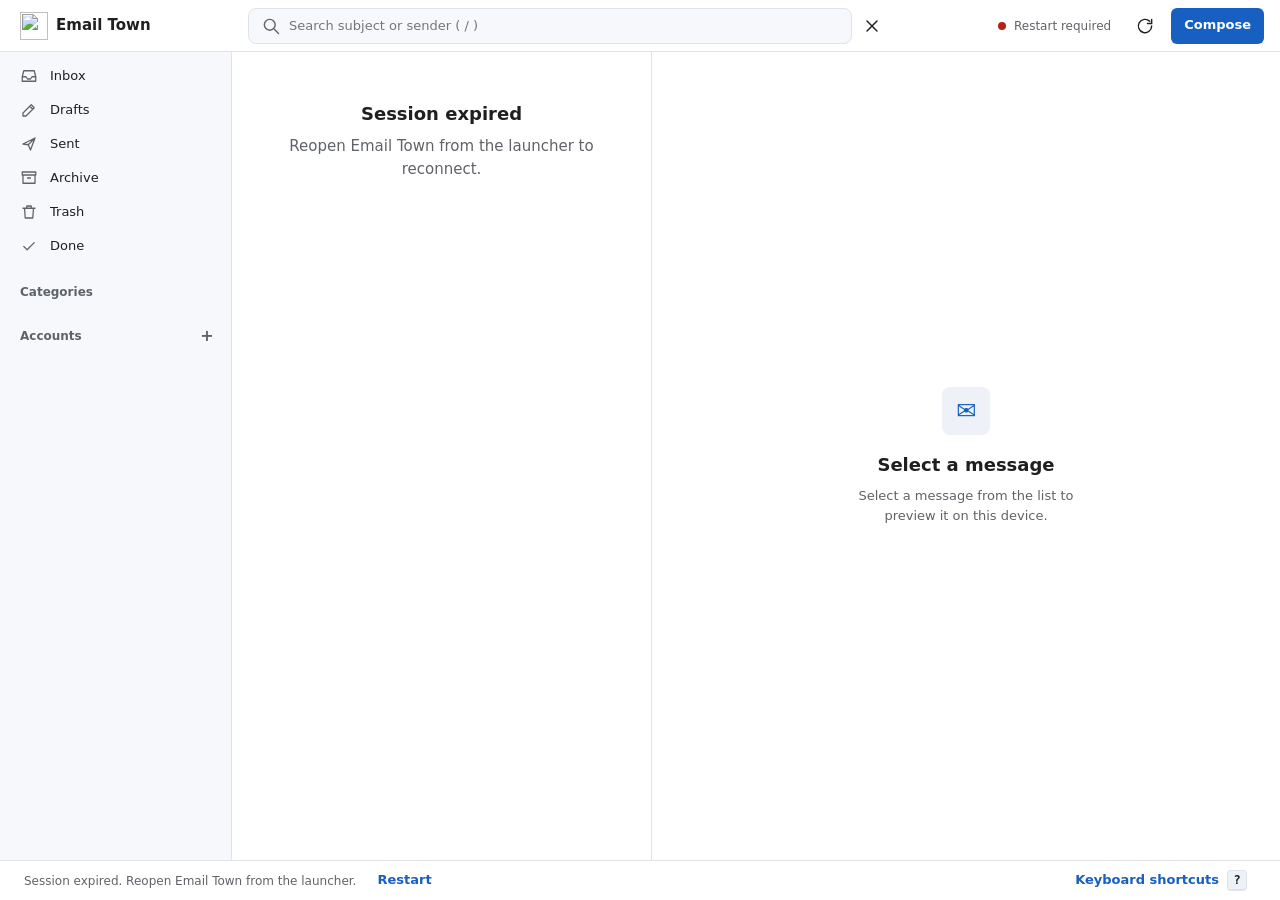
==== commit 55edcab9: "feat: Outlook-style compact layout with resizable panes and one unread number per entry" ====
--- a/src/email_town_labeler/desktop/web/index.html
+++ b/src/email_town_labeler/desktop/web/index.html
@@ -20,7 +20,7 @@
             class="icon-button mobile-only"
             id="sidebarToggle"
             type="button"
-            aria-label="Open filters and accounts"
+            aria-label="Open folders and accounts"
             aria-expanded="false"
           >
             ☰
@@ -28,15 +28,36 @@
           <img
             class="brand-mark"
             src="/logo.svg"
-            width="36"
-            height="36"
+            width="28"
+            height="28"
             alt=""
             aria-hidden="true"
           />
-          <div>
-            <h1>Email Town</h1>
-            <p>On-device mail workbench</p>
-          </div>
+          <h1>Email Town</h1>
+        </div>
+        <div class="topbar-search">
+          <label class="search-field"
+            ><span class="sr-only">Search mail</span
+            ><svg class="control-icon" viewBox="0 0 24 24" aria-hidden="true">
+              <circle cx="10.5" cy="10.5" r="6.5" />
+              <path d="m16 16 5 5" /></svg
+            ><input
+              id="searchInput"
+              type="search"
+              placeholder="Search subject or sender ( / )"
+              autocomplete="off"
+          /></label>
+          <button
+            class="icon-button"
+            id="clearFiltersButton"
+            type="button"
+            title="Clear search and filters"
+            aria-label="Clear search and filters"
+          >
+            <svg class="control-icon" viewBox="0 0 24 24" aria-hidden="true">
+              <path d="m6 6 12 12M18 6 6 18" />
+            </svg>
+          </button>
         </div>
         <div class="topbar-actions">
           <span class="sync-indicator" id="syncIndicator" role="status"
@@ -44,14 +65,15 @@
             ><span id="syncText">Connecting</span></span
           >
           <button
-            class="button button-secondary"
+            class="icon-button"
             id="refreshButton"
             type="button"
-          >
-            Refresh
-          </button>
-          <button class="button button-quiet" id="draftsButton" type="button">
-            Drafts
+            title="Refresh"
+            aria-label="Refresh"
+          >
+            <svg class="control-icon" viewBox="0 0 24 24" aria-hidden="true">
+              <path d="M20 12a8 8 0 1 1-2.3-5.6M20 4v5h-5" />
+            </svg>
           </button>
           <button
             class="button button-primary"
@@ -63,10 +85,10 @@
         </div>
       </header>
 
-      <div class="workspace">
-        <aside class="sidebar" id="sidebar" aria-label="Filters and accounts">
-          <div class="sidebar-heading">
-            <h2>Views</h2>
+      <div class="workspace" id="workspace">
+        <aside class="sidebar" id="sidebar" aria-label="Folders and accounts">
+          <div class="sidebar-heading mobile-only">
+            <h2>Mail</h2>
             <button
               class="text-button mobile-only"
               id="mobileRefreshButton"
@@ -78,138 +100,74 @@
               class="icon-button mobile-only"
               id="sidebarClose"
               type="button"
-              aria-label="Close filters and accounts"
+              aria-label="Close folders and accounts"
             >
               ×
             </button>
           </div>
-          <nav class="filter-nav" aria-label="Date range">
-            <button class="nav-item is-active" data-type-filter="all" type="button">
-              <span>All dates</span>
-              <span class="nav-metrics">
-                <span class="unread-count" id="unreadAll">—</span>
-                <span class="count" id="countAll">—</span>
-              </span>
-            </button>
-            <button class="nav-item" data-type-filter="today" type="button">
-              <span>Today</span>
-              <span class="nav-metrics">
-                <span class="unread-count" id="unreadToday">—</span>
-                <span class="count" id="countToday">—</span>
-              </span>
-            </button>
-            <button class="nav-item" data-type-filter="backlog" type="button">
-              <span>Earlier</span>
-              <span class="nav-metrics">
-                <span class="unread-count" id="unreadBacklog">—</span>
-                <span class="count" id="countBacklog">—</span>
-              </span>
+          <nav class="filter-nav" aria-label="Mailbox folder">
+            <button class="nav-item is-active" data-mail-folder="inbox" type="button">
+              <svg class="nav-icon" viewBox="0 0 24 24" aria-hidden="true"><path d="M3 13h5l2 3h4l2-3h5 M5 5h14l2 8v6H3v-6z" /></svg><span class="folder-label">Inbox</span>
+            </button>
+            <button class="nav-item" id="draftsButton" type="button">
+              <svg class="nav-icon" viewBox="0 0 24 24" aria-hidden="true"><path d="M4 20h4L19 9l-4-4L4 16z M13 7l4 4" /></svg><span class="folder-label">Drafts</span>
+            </button>
+            <button class="nav-item" data-mail-folder="sent" type="button">
+              <svg class="nav-icon" viewBox="0 0 24 24" aria-hidden="true"><path d="M4 12 20 4l-6 16-3-7z M11 13l9-9" /></svg><span class="folder-label">Sent</span>
+            </button>
+            <button class="nav-item" data-mail-folder="archive" type="button">
+              <svg class="nav-icon" viewBox="0 0 24 24" aria-hidden="true"><path d="M4 8h16v11H4z M3 4h18v4H3z M10 12h4" /></svg><span class="folder-label">Archive</span>
+            </button>
+            <button class="nav-item" data-mail-folder="trash" type="button">
+              <svg class="nav-icon" viewBox="0 0 24 24" aria-hidden="true"><path d="M4 7h16 M9 7V4h6v3 M6 7l1 13h10l1-13" /></svg><span class="folder-label">Trash</span>
+            </button>
+            <button
+              class="nav-item"
+              data-done-filter="done"
+              type="button"
+              title="Mail you marked done on this device"
+            >
+              <svg class="nav-icon" viewBox="0 0 24 24" aria-hidden="true"><path d="M5 12.5l4.5 4.5L19 7.5" /></svg><span class="folder-label">Done</span>
             </button>
           </nav>
           <div class="sidebar-section">
-            <div class="section-label"><span>Completion</span></div>
-            <div class="segmented-control" role="group" aria-label="Completion">
-              <button class="segment" data-done-filter="all" type="button">All</button>
-              <button class="segment is-active" data-done-filter="pending" type="button">Pending</button>
-              <button class="segment" data-done-filter="done" type="button">Completed</button>
-            </div>
+            <div class="section-label"><span>Categories</span></div>
+            <div id="categoryFilters" class="filter-list"></div>
           </div>
           <div class="sidebar-section">
             <div class="section-label">
-              <span
-                >Accounts <span id="accountCount" class="muted">—</span></span
-              >
+              <span>Accounts</span>
               <button
-                class="text-button"
+                class="icon-button section-add"
                 id="addAccountButton"
                 type="button"
+                title="Add account"
                 aria-label="Add account"
               >
-                + Add
+                +
               </button>
             </div>
             <div id="accountFilters" class="filter-list"></div>
           </div>
-          <div class="sidebar-section">
-            <div class="section-label">
-              <span>Categories</span
-              ><span id="categoryCount" class="muted">—</span>
-            </div>
-            <div id="categoryFilters" class="filter-list"></div>
-          </div>
-          <p class="local-note">
-            Categories and completion stay on this device. Mail actions sync to
-            your original mailboxes.
-          </p>
         </aside>
+        <div
+          class="splitter"
+          data-split="sidebar"
+          role="separator"
+          aria-orientation="vertical"
+          aria-label="Resize folder pane"
+          tabindex="0"
+        ></div>
         <button
           class="sidebar-backdrop"
           id="sidebarBackdrop"
           type="button"
-          aria-label="Close filters and accounts"
+          aria-label="Close folders and accounts"
           tabindex="-1"
           hidden
         ></button>
 
         <main class="message-pane" aria-label="Unified mail list">
-          <section class="mail-operations" aria-label="Mailbox operations">
-            <div class="folder-tabs" role="group" aria-label="Mailbox folder">
-              <button
-                class="folder-tab is-active"
-                data-mail-folder="inbox"
-                type="button"
-              >
-                <span class="folder-label">Inbox</span>
-              </button>
-              <button class="folder-tab" data-mail-folder="sent" type="button">
-                <span class="folder-label">Sent</span>
-              </button>
-              <button
-                class="folder-tab"
-                data-mail-folder="archive"
-                type="button"
-              >
-                <span class="folder-label">Archive</span>
-              </button>
-              <button class="folder-tab" data-mail-folder="trash" type="button">
-                <span class="folder-label">Trash</span>
-              </button>
-            </div>
-          </section>
-          <div class="pane-header">
-            <div class="list-tools">
-              <label class="search-field"
-                ><span class="sr-only">Search mail</span
-                ><svg
-                  class="control-icon"
-                  viewBox="0 0 24 24"
-                  aria-hidden="true"
-                >
-                  <circle cx="10.5" cy="10.5" r="6.5" />
-                  <path d="m16 16 5 5" /></svg
-                ><input
-                  id="searchInput"
-                  type="search"
-                  placeholder="Search subject or sender ( / )"
-                  autocomplete="off"
-              /></label>
-              <button
-                class="icon-button"
-                id="clearFiltersButton"
-                type="button"
-                title="Clear search and filters"
-                aria-label="Clear search and filters"
-              >
-                <svg
-                  class="control-icon"
-                  viewBox="0 0 24 24"
-                  aria-hidden="true"
-                >
-                  <path d="m6 6 12 12M18 6 6 18" />
-                </svg>
-              </button>
-            </div>
-          </div>
           <div class="toolbar" id="selectionToolbar" hidden>
             <label class="check-wrap"
               ><input id="selectAll" type="checkbox" /><span class="sr-only"
@@ -234,9 +192,15 @@
                 </button>
               </div>
             </details>
-            <h2 class="list-heading">
-              <span id="listTitle">Inbox</span
-              ><span class="list-context" id="listContext">All accounts</span>
+            <div class="segmented-control" role="group" aria-label="Date range">
+              <button class="segment is-active" data-type-filter="all" type="button">All</button>
+              <button class="segment" data-type-filter="today" type="button">Today</button>
+              <button class="segment" data-type-filter="backlog" type="button">Earlier</button>
+            </div>
+            <div class="filter-chips" id="filterChips"></div>
+            <h2 class="sr-only">
+              <span id="listTitle">Inbox</span>
+              <span id="listContext">All accounts</span>
             </h2>
             <span class="selection-count" id="selectionCount">0 messages</span>
             <button
@@ -344,6 +308,14 @@
             </button>
           </div>
         </main>
+        <div
+          class="splitter"
+          data-split="list"
+          role="separator"
+          aria-orientation="vertical"
+          aria-label="Resize message list"
+          tabindex="0"
+        ></div>
 
         <section
           class="preview-pane"
@@ -874,5 +846,6 @@
     <script src="rowactions.js" defer></script>
     <script src="reader.js" defer></script>
     <script src="shortcuts.js" defer></script>
+    <script src="panes.js" defer></script>
   </body>
 </html>
--- a/src/email_town_labeler/desktop/web/style.css
+++ b/src/email_town_labeler/desktop/web/style.css
@@ -23,7 +23,7 @@
   --category-promotional-dot: #db3f7f;
   --category-travel-dot: #0b98b4;
   --category-updates-dot: #b08600;
-  --category-unknown-dot: #8a96a6;
+  --category-unknown-dot: #748093;
   color-scheme: light dark;
   --bg: #f6f8fc;
   --surface: #fff;
@@ -266,27 +266,32 @@
 .count {
   font-variant-numeric: tabular-nums;
 }
-/* ─── Application grid ─── */
+/* ─── Application grid ───
+   One alignment rule: every pane's content starts on its gutter (sidebar items at 20px, list rows and
+   list toolbar at 16px, the reading pane at 24px), and every row in a pane shares its height step. */
 .app-shell {
   height: 100dvh;
   min-height: 0;
   /* The page itself never scrolls: only the panes do. Anything that escapes a pane is clipped here
      instead of making the document taller, where a trackpad scroll would slide the whole app up. */
   overflow: clip;
-  display: grid;
-  grid-template-rows: 64px minmax(0, 1fr) auto;
+  --sidebar-w: 232px; /* pane widths: panes.js sets them from a drag */
+  --list-w: 420px;
+  display: grid;
+  grid-template-rows: 52px minmax(0, 1fr) auto;
 }
 .topbar {
-  display: flex;
-  align-items: center;
-  justify-content: space-between;
-  padding: 8px 24px;
+  display: grid;
+  grid-template-columns: calc(var(--sidebar-w) - 20px) minmax(0, 1fr) auto;
+  align-items: center;
   gap: 16px;
+  padding: 0 16px 0 20px;
   border-bottom: 1px solid var(--line);
   background: var(--surface);
 }
 .brand-lockup,
 .topbar-actions,
+.topbar-search,
 .dialog-heading,
 .dialog-actions,
 .section-label,
@@ -295,42 +300,125 @@
   align-items: center;
 }
 .brand-lockup {
-  gap: 12px;
+  gap: 8px;
   min-width: 0;
 }
 .brand-mark {
+  width: 28px;
+  height: 28px;
+  flex-shrink: 0;
+}
+h1 {
+  font-size: 15px;
+  line-height: 1.25;
+  white-space: nowrap;
+}
+.topbar-search {
+  gap: 4px;
+  min-width: 0;
+  max-width: 640px;
+}
+.search-field {
+  display: flex;
+  align-items: center;
+  gap: 8px;
+  flex: 1;
+  min-width: 0;
+  min-height: 36px;
+  padding: 0 12px;
+  border: 1px solid var(--line);
+  border-radius: 8px;
+  background: var(--bg);
+  color: var(--muted);
+}
+.search-field:focus-within {
+  border-color: var(--accent);
+  background: var(--surface);
+  outline: 2px solid var(--accent-soft);
+}
+.search-field input {
+  width: 100%;
+  min-width: 0;
+  padding: 4px 0;
+  border: 0;
+  outline: none;
+  background: transparent;
+  color: var(--text);
+  font-size: 13px;
+  -webkit-appearance: none;
+  appearance: none;
+}
+.topbar-search .icon-button {
   width: 32px;
-  height: 32px;
-  flex-shrink: 0;
-}
-h1 {
-  font-size: 18px;
-  line-height: 1.25;
-}
-.brand-lockup p {
-  color: var(--muted);
-  font-size: 12px;
+  min-height: 32px;
+  flex-basis: 32px;
 }
 .topbar-actions {
   gap: 8px;
   flex-shrink: 0;
-}
+  justify-content: flex-end;
+}
+.topbar-actions .icon-button {
+  width: 36px;
+  min-height: 36px;
+  flex-basis: 36px;
+}
+.topbar .button-primary {
+  min-height: 36px;
+}
+/* Three panes with draggable borders (panes.js); widths are per-viewer and kept between launches. */
 .workspace {
   position: relative;
   min-height: 0;
   display: grid;
-  grid-template-columns: 224px minmax(360px, 0.85fr) minmax(440px, 1.15fr);
+  grid-template-columns: var(--sidebar-w) 0 var(--list-w) 0 minmax(360px, 1fr);
+}
+.splitter {
+  position: relative;
+  z-index: 2;
+  width: 0;
+  cursor: col-resize;
+  touch-action: none;
+}
+/* An 8px grab area centred on the pane border; the border itself turns accent while dragging. */
+.splitter::before {
+  content: "";
+  position: absolute;
+  inset: 0 -4px;
+}
+.splitter::after {
+  content: "";
+  position: absolute;
+  inset: 0 -1px;
+  background: transparent;
+  transition: background-color 160ms var(--ease);
+}
+.splitter:hover::after,
+.splitter.is-dragging::after,
+.splitter:focus-visible::after {
+  background: var(--accent);
+}
+.splitter:focus-visible {
+  outline: none;
 }
 .sidebar {
-  padding: 16px 12px;
+  min-width: 0;
+  padding: 8px;
   border-right: 1px solid var(--line);
-  background: var(--surface);
+  background: var(--bg);
   overflow: auto;
   scrollbar-width: thin;
+}
+.sidebar-heading.mobile-only {
+  display: none;
 }
 .sidebar-heading {
   padding: 0 12px 8px;
   justify-content: space-between;
+  gap: 8px;
+}
+.sidebar-heading h2 {
+  margin-right: auto;
 }
 .sidebar-heading h2,
 .section-label {
@@ -341,28 +429,55 @@
 .filter-nav,
 .filter-list {
   display: grid;
-  gap: 4px;
-}
+  gap: 2px;
+}
+/* Every sidebar entry: icon or dot, label, and its unread number at the right edge. */
 .nav-item,
 .account-filter,
 .category-filter {
   width: 100%;
-  min-height: 40px;
-  padding: 8px 12px;
+  min-height: 32px;
+  padding: 0 12px;
   display: flex;
   align-items: center;
-  justify-content: space-between;
-  gap: 8px;
+  gap: 12px;
   border: 0;
   border-radius: 6px;
   background: transparent;
   color: var(--text);
   text-align: left;
   font-size: 13px;
-  line-height: 1.5;
+  line-height: 1.25;
+}
+.nav-icon {
+  width: 18px;
+  height: 18px;
+  flex: 0 0 18px;
+  fill: none;
+  stroke: var(--muted);
+  stroke-width: 1.7;
+  stroke-linecap: round;
+  stroke-linejoin: round;
+}
+.folder-label,
+.nav-label {
+  flex: 1;
+  min-width: 0;
+  overflow: hidden;
+  text-overflow: ellipsis;
+  white-space: nowrap;
+}
+.nav-count,
+.folder-count {
+  flex-shrink: 0;
+  margin-left: auto;
+  color: var(--text);
+  font-size: 12px;
+  font-weight: 600;
+  font-variant-numeric: tabular-nums;
 }
 .nav-item:hover,
-.account-filter:hover,
+.account-filter:not(.is-static):hover,
 .category-filter:hover {
   background: var(--surface-2);
 }
@@ -373,85 +488,49 @@
   color: var(--accent);
   font-weight: 600;
 }
+.nav-item.is-active .nav-icon {
+  stroke: var(--accent);
+}
+.nav-item.is-active .folder-count,
+.account-filter.is-active .nav-count {
+  color: var(--accent);
+}
+.account-filter.is-static {
+  cursor: default;
+}
 .sidebar-section {
-  margin-top: 24px;
+  margin-top: 16px;
 }
 .section-label {
   justify-content: space-between;
-  min-height: 32px;
-  padding: 0 12px 4px;
-}
-.section-label .muted {
-  margin-left: 4px;
-  font-weight: 400;
-}
-.section-label .text-button {
-  padding: 4px;
-}
-.segmented-control {
-  display: grid;
-  grid-template-columns: repeat(3, 1fr);
-  padding: 4px;
-  background: var(--surface-2);
-  border-radius: 6px;
-}
-.segment {
-  border: 0;
-  background: transparent;
-  color: var(--muted);
-  min-height: 32px;
-  border-radius: 4px;
-  font-size: 12px;
-}
-.segment.is-active {
-  background: var(--surface);
-  color: var(--text);
+  min-height: 28px;
+  padding: 0 4px 0 12px;
+}
+.section-add {
+  width: 24px;
+  min-height: 24px;
+  flex-basis: 24px;
+  font-size: 16px;
+  color: var(--muted);
+}
+.account-entry {
+  display: grid;
+  grid-template-columns: minmax(0, 1fr) 28px;
+  align-items: center;
+  gap: 2px;
+}
+.account-manage {
+  width: 28px;
+  min-height: 28px;
+  flex-basis: 28px;
+  font-size: 16px;
+  color: var(--muted);
+}
+.account-status {
+  flex-shrink: 0;
+  color: var(--danger);
+  font-size: 12px;
   font-weight: 600;
-}
-.segment:hover {
-  color: var(--text);
-}
-.account-entry {
-  display: grid;
-  grid-template-columns: minmax(0, 1fr) 32px;
-  align-items: center;
-}
-.account-entry .icon-button {
-  width: 32px;
-  min-height: 40px;
-}
-.account-filter {
-  align-items: flex-start;
-}
-.account-filter span:first-child {
-  overflow-wrap: anywhere;
-}
-.account-label {
-  display: grid;
-  min-width: 0;
-}
-.account-status {
-  color: var(--muted);
-  font-size: 12px;
-  font-weight: 400;
-}
-.nav-metrics {
-  display: flex;
-  align-items: center;
-  gap: 8px;
-  flex-shrink: 0;
-}
-.nav-metrics .unread-count {
-  color: var(--muted);
-  font-size: 12px;
-  font-weight: 400;
-}
-.local-note {
-  margin: 24px 12px 0;
-  padding-top: 16px;
-  border-top: 1px solid var(--line);
-  color: var(--muted);
-  font-size: 12px;
 }
 .app-footer {
   min-height: 32px;
@@ -549,7 +628,7 @@
 .sync-indicator.is-loading .status-dot {
   background: var(--warning);
 }
-/* ─── Message list: one gutter, stable three-line rows ─── */
+/* ─── Message list ─── */
 .message-pane {
   min-width: 0;
   min-height: 0;
@@ -558,139 +637,82 @@
   flex-direction: column;
   background: var(--surface);
 }
-.mail-operations {
-  padding: 0 var(--pane-gutter);
+/* One slim header: select, date range, active filters, count. Its checkbox sits on the rows' avatar column. */
+.toolbar {
+  display: flex;
+  align-items: center;
+  flex-wrap: nowrap;
+  gap: 8px;
+  min-height: 44px;
+  padding: 0 16px;
   border-bottom: 1px solid var(--line);
-}
-.folder-tabs {
-  display: grid;
-  grid-template-columns: repeat(4, 1fr);
-  gap: 8px;
-}
-.folder-tab {
+  background: var(--surface);
+}
+.check-wrap {
+  display: grid;
+  place-items: center;
+  width: 32px;
+  min-height: 32px;
+  flex-shrink: 0;
+  cursor: pointer;
+}
+.select-menu summary {
+  width: 24px;
+  min-height: 28px;
+  padding: 0;
+  margin-left: -8px;
+}
+.segmented-control {
   display: flex;
-  align-items: center;
-  justify-content: center;
+  flex-shrink: 0;
+  padding: 2px;
+  background: var(--surface-2);
+  border-radius: 6px;
+}
+.segment {
+  border: 0;
+  background: transparent;
+  color: var(--muted);
+  min-height: 28px;
+  padding: 0 8px;
+  border-radius: 4px;
+  font-size: 12px;
+  font-weight: 600;
+}
+.segment.is-active {
+  background: var(--surface);
+  color: var(--text);
+  box-shadow: 0 0 0 1px var(--line);
+}
+.segment:hover {
+  color: var(--text);
+}
+.filter-chips {
+  display: flex;
   gap: 4px;
   min-width: 0;
-  min-height: 40px;
-  padding: 4px 6px;
+  overflow: hidden;
+}
+.filter-chip {
+  display: inline-flex;
+  align-items: center;
+  gap: 4px;
+  min-width: 0;
+  max-width: 160px;
+  min-height: 28px;
+  padding: 0 8px;
+  border: 1px solid var(--line);
+  border-radius: 6px;
+  background: var(--accent-soft);
+  color: var(--accent);
+  font-size: 12px;
+  font-weight: 600;
   white-space: nowrap;
-  border: 0;
-  border-bottom: 2px solid transparent;
-  background: transparent;
-  color: var(--muted);
-  font-size: 13px;
-  font-weight: 600;
-}
-.folder-label {
-  min-width: 0;
   overflow: hidden;
   text-overflow: ellipsis;
 }
-.folder-tab:hover {
-  background: var(--surface-2);
-}
-.folder-tab.is-active {
-  color: var(--accent);
-  border-bottom-color: var(--accent);
-}
-.folder-count {
-  display: inline-block;
-  flex-shrink: 0;
-  min-width: 20px;
-  margin-left: 0;
-  padding: 0 6px;
-  border-radius: 10px;
-  background: var(--accent-soft);
-  color: var(--accent);
-  font-size: 12px;
-  line-height: 20px;
-}
-/* The list header is two slim rows (search; select + title + count) so the rows below get the height. */
-.pane-header {
-  padding: 8px var(--pane-gutter);
-}
-.pane-header .icon-button {
-  width: 32px;
-  min-height: 32px;
-  flex-basis: 32px;
-}
-.list-heading {
-  display: flex;
-  align-items: baseline;
-  gap: 8px;
-  min-width: 0;
-  flex: 1;
-  font-size: 14px;
-  font-weight: 600;
-  line-height: 1.25;
-  white-space: nowrap;
-}
-.list-heading > span {
-  overflow: hidden;
-  text-overflow: ellipsis;
-}
-#listTitle {
-  flex-shrink: 0;
-}
-.list-context {
-  min-width: 0;
-  color: var(--muted);
-  font-size: 12px;
-  font-weight: 500;
-}
-.list-tools {
-  display: flex;
-  align-items: center;
-  gap: 8px;
-  min-width: 0;
-}
-.search-field {
-  display: flex;
-  align-items: center;
-  gap: 8px;
-  flex: 1;
-  min-width: 0;
-  min-height: 32px;
-  padding: 0 12px;
-  border: 1px solid var(--control-border);
-  border-radius: 6px;
-  background: var(--bg);
-  color: var(--muted);
-}
-.search-field:focus-within {
-  outline: 2px solid var(--accent);
-  outline-offset: 2px;
-}
-.search-field input {
-  width: 100%;
-  min-width: 0;
-  padding: 4px 0;
-  border: 0;
-  outline: none;
-  background: transparent;
-  color: var(--text);
-  font-size: 13px;
-}
-.toolbar {
-  display: flex;
-  align-items: center;
-  flex-wrap: nowrap;
-  gap: 8px;
-  min-height: 36px;
-  padding: 2px var(--pane-gutter);
-  border-block: 1px solid var(--line);
-  background: var(--bg);
-}
-.check-wrap {
-  display: flex;
-  align-items: center;
-  gap: 8px;
-  min-height: 32px;
-  font-size: 12px;
-  color: var(--muted);
-  cursor: pointer;
+.filter-chip:hover {
+  border-color: var(--accent);
 }
 .selection-count {
   margin-left: auto;
@@ -785,10 +807,11 @@
   --row-bg: var(--surface); /* the row's own colour, which its floating hover controls take too */
   position: relative; /* keeps the row's screen-reader preview (.sr-only, absolute) inside the list */
   display: grid;
-  grid-template-columns: 16px minmax(0, 1fr);
+  grid-template-columns: 32px minmax(0, 1fr);
   gap: 12px;
-  align-items: start;
-  padding: 16px var(--pane-gutter);
+  align-items: center;
+  min-height: 60px;
+  padding: 8px 16px;
   border-bottom: 1px solid var(--line);
   background: var(--row-bg);
   cursor: pointer;
@@ -800,45 +823,100 @@
 .message-row.is-focused {
   --row-bg: var(--accent-soft);
 }
-.message-row.is-focused {
-  box-shadow: inset 3px 0 var(--accent);
+/* Outlook's unread mark: a bar on the row's left edge, so read and unread text start at the same place. */
+.message-row.is-unread::before {
+  content: "";
+  position: absolute;
+  inset: 0 auto 0 0;
+  width: 3px;
+  background: var(--accent);
+}
+/* The avatar becomes the row's checkbox while pointing at the row, focusing it, or selecting. */
+.row-lead {
+  position: relative;
+  display: grid;
+  place-items: center;
+  width: 32px;
+  height: 32px;
+}
+.row-avatar {
+  display: grid;
+  place-items: center;
+  width: 32px;
+  height: 32px;
+  border-radius: 50%;
+  background: hsl(var(--avatar-hue, 210) var(--avatar-saturation) var(--avatar-lightness));
+  color: var(--on-avatar);
+  font-size: 13px;
+  font-weight: 600;
+  line-height: 1;
 }
 .row-check {
-  align-self: start;
-  margin-top: 4px !important;
-  grid-column: 1;
-  grid-row: 1;
-}
-.message-row > .row-content {
-  grid-column: 2;
-  grid-row: 1 / span 2;
-}
-/* Gmail's row controls: a star under the checkbox; Archive / Trash / read-unread replace the time
-   on hover or keyboard focus, on devices that can hover. */
+  position: absolute;
+  inset: 0;
+  width: 18px;
+  height: 18px;
+  margin: auto !important;
+  opacity: 0;
+}
+.message-row:hover .row-check,
+.message-row:focus-within .row-check,
+.message-row.is-selected .row-check,
+.has-selection .row-check {
+  opacity: 1;
+}
+.message-row:hover .row-avatar,
+.message-row:focus-within .row-avatar,
+.message-row.is-selected .row-avatar,
+.has-selection .row-avatar {
+  visibility: hidden;
+}
+@media (hover: none) {
+  .row-check {
+    opacity: 1;
+  }
+  .row-avatar {
+    visibility: hidden;
+  }
+}
 .row-star,
 .row-action {
   display: inline-grid;
   place-items: center;
+  width: 24px;
+  height: 24px;
+  padding: 0;
+  border: 0;
+  border-radius: 4px;
+  background: transparent;
+  color: var(--muted);
+  flex-shrink: 0;
+}
+.row-action {
   width: 28px;
   height: 28px;
-  padding: 0;
-  border: 0;
-  border-radius: 6px;
-  background: transparent;
-  color: var(--muted);
-}
-.row-star {
-  grid-column: 1;
-  grid-row: 2;
-  margin-left: -6px;
 }
 .row-star svg,
+.row-action svg {
+  width: 16px;
+  height: 16px;
+}
 .row-action svg {
   width: 18px;
   height: 18px;
 }
 .row-star.is-starred {
   color: #e0a100;
+}
+/* An unstarred star appears only on the row being pointed at; its slot is always kept. */
+@media (hover: hover) {
+  .row-star:not(.is-starred) {
+    visibility: hidden;
+  }
+  .message-row:hover .row-star,
+  .message-row:focus-within .row-star {
+    visibility: visible;
+  }
 }
 .row-star:hover,
 .row-action:hover {
@@ -850,14 +928,14 @@
   outline: 2px solid var(--accent);
   outline-offset: 1px;
 }
-/* The controls float over the end of the title line and the time stays in place, invisible: showing them
-   never changes the line's height or the sender's width, so pointing along the list moves nothing. */
+/* Archive / Trash / read-unread float over the end of the sender line, where the time is, on rows that
+   are pointed at or focused. The time stays in place, invisible, so nothing on the line moves. */
 .row-actions {
   position: absolute;
   top: 50%;
   right: 0;
   display: flex;
-  gap: 4px;
+  gap: 2px;
   padding-left: 8px;
   background: var(--row-bg);
   transform: translateY(-50%);
@@ -876,82 +954,84 @@
 .row-content {
   min-width: 0;
   display: grid;
-  gap: 4px;
-}
-.row-title {
+  gap: 2px;
+}
+.row-title,
+.row-meta {
   position: relative;
   display: flex;
-  align-items: baseline;
-  justify-content: space-between;
-  gap: 12px;
-  min-width: 0;
+  align-items: center;
+  gap: 8px;
+  min-width: 0;
+  height: 20px;
 }
 .row-title time {
   flex-shrink: 0;
-  color: var(--muted);
-  font-size: 12px;
-}
-.row-sender {
-  min-width: 0;
-  font-size: 13px;
-  color: var(--muted);
+  margin-left: auto;
+  color: var(--muted);
+  font-size: 12px;
+  font-variant-numeric: tabular-nums;
+}
+.row-sender,
+.row-open {
+  min-width: 0;
   overflow: hidden;
   text-overflow: ellipsis;
   white-space: nowrap;
 }
+.row-sender {
+  font-size: 14px;
+  color: var(--text);
+}
 .row-open {
-  display: -webkit-box;
-  -webkit-line-clamp: 2;
-  -webkit-box-orient: vertical;
-  overflow: hidden;
-  width: 100%;
-  min-height: 24px;
+  flex: 1;
   padding: 0;
   border: 0;
   background: transparent;
+  color: var(--muted);
+  text-align: left;
+  font-size: 13px;
+  line-height: 20px;
+  font-weight: 400;
+}
+/* Unread: sender and subject in the heavier face and the text colour; everything is on one line each,
+   so the heavier face cannot rewrap a row and move the list. */
+.message-row.is-unread .row-sender,
+.message-row.is-unread .row-subject {
   color: var(--text);
-  text-align: left;
-  font-size: 15px;
-  line-height: 1.5;
-  font-weight: 400;
-  overflow-wrap: anywhere;
-}
-/* Unread is heavier, not wider: the subject wraps over up to two lines, and a bolder face would wrap it
-   differently, so opening a message would resize its row and move the list under the pointer. A stroke
-   thickens the glyphs and keeps their widths. The sender and time sit on one line and use real bold. */
-.message-row.is-unread .row-subject {
-  -webkit-text-stroke: 0.04em currentColor;
-}
-.message-row.is-unread .row-sender,
+  font-weight: 600;
+}
 .message-row.is-unread .row-title time {
-  color: var(--text);
-  font-weight: 700;
-}
-/* The unread dot sits in the row's left margin, so read and unread text start at the same place. */
-.message-row.is-unread::before {
-  content: "";
-  position: absolute;
-  top: 22px; /* centred on the sender line: 16px padding + half its 19.5px line */
-  left: calc(var(--pane-gutter) / 2 - 4px);
-  width: 8px;
-  height: 8px;
-  border-radius: 50%;
-  background: var(--accent);
-}
-.row-meta {
-  display: flex;
-  align-items: center;
-  gap: 8px;
-  flex-wrap: wrap;
-  margin-top: 4px;
-  font-size: 12px;
-}
-.row-account {
-  color: var(--muted);
+  color: var(--accent);
+  font-weight: 600;
+}
+.row-meta .category-badge {
+  flex-shrink: 0;
+  min-height: 20px;
+  max-width: 120px;
+  padding: 0 6px;
   overflow: hidden;
   text-overflow: ellipsis;
-  max-width: 100%;
   white-space: nowrap;
+  font-weight: 500;
+}
+.row-account {
+  flex-shrink: 1;
+  max-width: 120px;
+  color: var(--muted);
+  font-size: 12px;
+  overflow: hidden;
+  text-overflow: ellipsis;
+  white-space: nowrap;
+}
+/* Rows of a read-only account have no star button; their star is shown as a mark instead. */
+.row-starred-badge {
+  flex-shrink: 0;
+  color: #e0a100;
+  font-size: 14px;
+}
+.message-row:has(.row-star) .row-starred-badge {
+  display: none;
 }
 .source-badge,
 .category-badge,
@@ -1349,12 +1429,15 @@
 /* ─── Content-driven responsive layouts ─── */
 @media (max-width: 1199px) {
   .workspace {
-    grid-template-columns: 216px minmax(0, 1fr);
+    grid-template-columns: var(--sidebar-w) 0 minmax(0, 1fr);
+  }
+  .splitter[data-split="list"] {
+    display: none;
   }
   .preview-pane {
     display: none;
     position: absolute;
-    inset: 0 0 0 216px;
+    inset: 0 0 0 var(--sidebar-w);
     z-index: 3;
   }
   .preview-pane.is-open {
@@ -1372,8 +1455,21 @@
     --pane-gutter: 16px;
   }
   .topbar {
-    padding: 8px 12px;
+    grid-template-columns: auto minmax(0, 1fr) auto;
+    padding: 0 12px;
     gap: 8px;
+  }
+  .splitter {
+    display: none;
+  }
+  .topbar h1 {
+    display: none;
+  }
+  .toolbar {
+    padding: 0 12px;
+  }
+  .message-row {
+    padding-inline: 12px;
   }
   .topbar-actions {
     gap: 4px;
@@ -1385,13 +1481,8 @@
   .brand-lockup {
     gap: 8px;
   }
-  .brand-lockup p,
   .brand-mark {
     display: none;
-  }
-  h1 {
-    font-size: 15px;
-    white-space: nowrap;
   }
   .topbar .button {
     padding: 0 8px;
@@ -1417,7 +1508,9 @@
   .sidebar.is-open {
     transform: translateX(0);
   }
-  .sidebar-heading {
+  .sidebar-heading,
+  .sidebar-heading.mobile-only {
+    display: flex;
     min-height: 40px;
   }
   .message-pane {
@@ -1535,57 +1628,30 @@
   color: var(--category-ink, var(--muted));
   background: var(--category-surface, var(--surface-2));
 }
-.category-filter[data-category-filter]:not([data-category-filter="all"]) {
-  justify-content: flex-start;
-}
-.category-filter[data-category-filter]:not(
-    [data-category-filter="all"]
-  )::before {
+/* A category entry: its colour dot, its name, its unread number. */
+.category-filter::before {
   content: "";
-  width: 10px;
-  height: 10px;
-  flex: 0 0 10px;
+  width: 8px;
+  height: 8px;
+  margin-inline: 5px;
+  flex: 0 0 8px;
   border-radius: 50%;
   background: var(--category-dot, var(--category-ink));
 }
 /* "Unclassified" is the absence of a category: a ring, not another colour to tell apart. */
-.category-filter[data-category-filter="unknown"]:not([data-category-filter="all"])::before {
+.category-filter[data-category="unknown"]::before {
   background: transparent;
   box-shadow: inset 0 0 0 2px var(--category-dot);
 }
-/* A shared 3px inset selection rail; hue signals the selected category. */
-.category-filter.is-active:not([data-category-filter="all"]) {
+.category-filter.is-empty {
+  color: var(--muted);
+}
+.category-filter.is-active {
   color: var(--category-ink);
   background: var(--category-surface);
-  box-shadow: inset 3px 0 var(--category-dot, var(--category-ink));
-}
-.category-filter.is-active::after {
-  content: "✓";
-  font-weight: 700;
-}
-/* Name over scoped unread/classification facts, with the loaded count on the right. */
-.category-filter {
-  align-items: flex-start;
-}
-.category-filter::before {
-  margin-top: 5px;
-}
-.category-label {
-  display: grid;
-  min-width: 0;
-}
-.category-stats {
-  color: var(--muted);
-  font-size: 12px;
-  font-weight: 400;
-  overflow-wrap: anywhere;
-}
-.category-stats > span + span::before {
-  content: " · ";
-}
-.category-filter .count {
-  margin-left: auto;
-  line-height: 20px;
+}
+.category-filter.is-active .nav-count {
+  color: var(--category-ink);
 }
 .unread-badge {
   color: var(--muted);
@@ -1622,3 +1688,11 @@
 .image-notice {
   font-size: 0.85rem;
 }
+/* While a pane border is dragged, nothing else takes the pointer (the message frame would swallow it). */
+body.is-resizing {
+  cursor: col-resize;
+  user-select: none;
+}
+body.is-resizing iframe {
+  pointer-events: none;
+}
--- a/src/email_town_labeler/desktop/web/reader.css
+++ b/src/email_town_labeler/desktop/web/reader.css
@@ -217,11 +217,14 @@
   color: var(--muted);
   font-size: 12px;
 }
+/* No frame line: the message reads as part of the pane, as in Gmail. The frame's own 16px padding is
+   pulled back so its text lines up with the sender name above; in a dark theme it is a white sheet. */
 .email-frame {
   display: block;
-  width: 100%;
+  width: calc(100% + 32px);
+  margin: 0 -16px;
   min-height: 120px;
-  border: 1px solid var(--line);
+  border: 0;
   border-radius: 8px;
   background: #fff;
 }
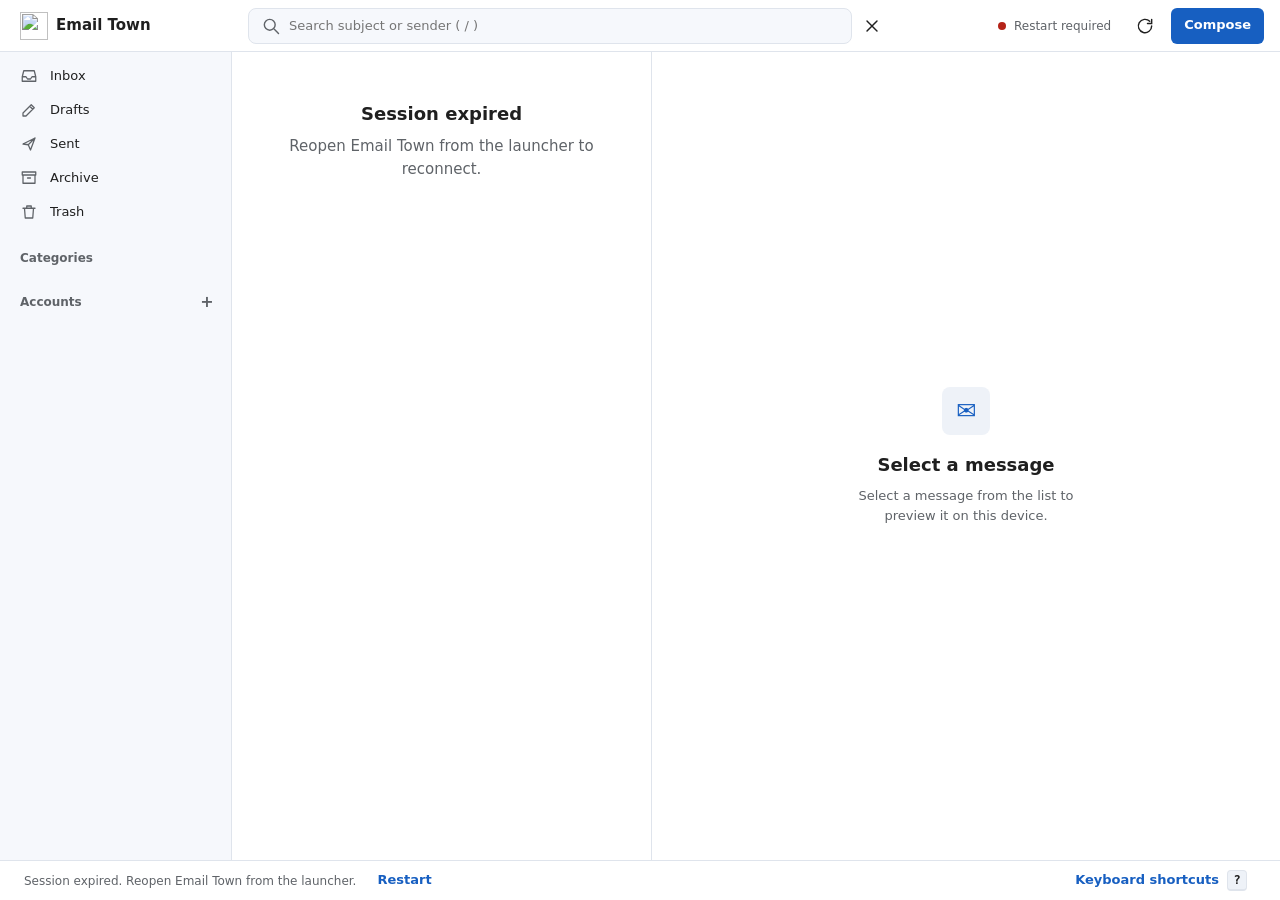
==== commit 76f2ebb9: "feat: Done is Archive — remove the local-only Done folder, Mark done and Reopen; d archives" ====
--- a/src/email_town_labeler/desktop/web/index.html
+++ b/src/email_town_labeler/desktop/web/index.html
@@ -120,14 +120,6 @@
             </button>
             <button class="nav-item" data-mail-folder="trash" type="button">
               <svg class="nav-icon" viewBox="0 0 24 24" aria-hidden="true"><path d="M4 7h16 M9 7V4h6v3 M6 7l1 13h10l1-13" /></svg><span class="folder-label">Trash</span>
-            </button>
-            <button
-              class="nav-item"
-              data-done-filter="done"
-              type="button"
-              title="Mail you marked done on this device"
-            >
-              <svg class="nav-icon" viewBox="0 0 24 24" aria-hidden="true"><path d="M5 12.5l4.5 4.5L19 7.5" /></svg><span class="folder-label">Done</span>
             </button>
           </nav>
           <div class="sidebar-section">
@@ -221,16 +213,9 @@
             <span class="sr-only" id="mailSelectionCount"></span>
             <button
               class="button button-secondary button-small"
-              id="markDoneButton"
-              type="button"
-              title="Mark complete on this device"
-            >
-              Mark done
-            </button>
-            <button
-              class="button button-secondary button-small"
               data-mail-action="archive"
               type="button"
+              title="Archive (E): done with it. It leaves the Inbox in your mailbox too."
             >
               Archive
             </button>
@@ -260,8 +245,6 @@
                 </button>
                 <button data-mail-action="star" type="button">Star</button>
                 <button data-mail-action="unstar" type="button">Unstar</button>
-                <span class="menu-label">On this device</span>
-                <button id="reopenButton" type="button">Reopen task</button>
               </div>
             </details>
           </div>
@@ -342,7 +325,7 @@
                 <button
                   class="icon-action"
                   data-single-action="archive"
-                  title="Archive (E)"
+                  title="Archive (E): done with it. It leaves the Inbox in your mailbox too."
                   aria-keyshortcuts="E"
                   type="button"
                 >
@@ -385,9 +368,6 @@
                       >Open original ↗</a
                     >
                     <span class="menu-label">On this device</span>
-                    <button id="previewDoneButton" type="button">
-                      Mark done
-                    </button>
                     <button id="previewCategoryButton" type="button">
                       Change category
                     </button>
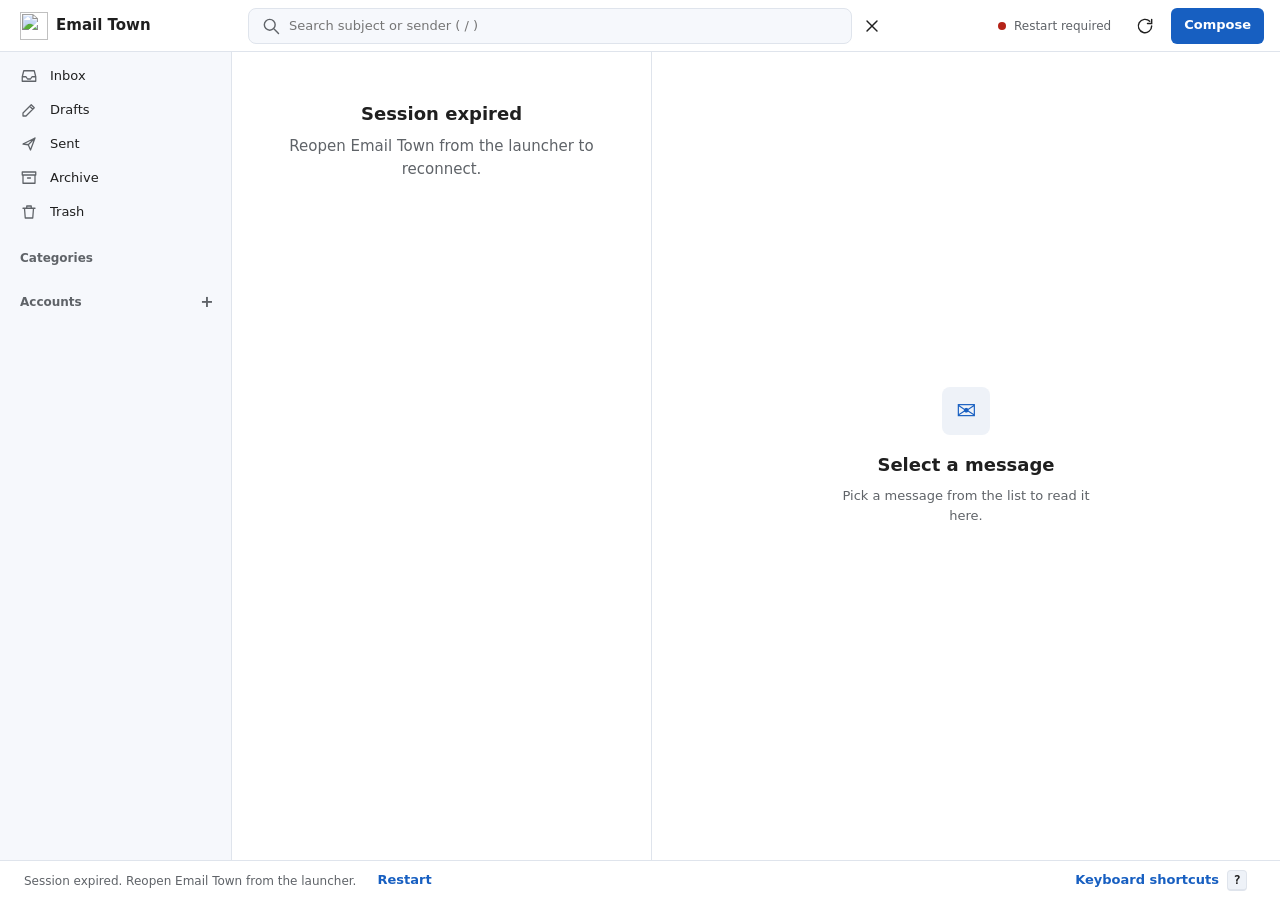
==== commit 13d36d7c: "feat: first run explains itself — welcome, Add account button, no mail controls without a mailbox, e" ====
--- a/src/email_town_labeler/desktop/web/index.html
+++ b/src/email_town_labeler/desktop/web/index.html
@@ -308,8 +308,8 @@
         >
           <div class="preview-empty" id="previewEmpty">
             <span class="empty-icon" aria-hidden="true">✉</span>
-            <h2>Select a message</h2>
-            <p>Select a message from the list to preview it on this device.</p>
+            <h2 id="previewEmptyTitle">Select a message</h2>
+            <p id="previewEmptyText">Pick a message from the list to read it here.</p>
           </div>
           <article class="preview-content" id="previewContent" hidden>
             <div class="preview-header">
@@ -434,7 +434,6 @@
       <form method="dialog" id="accountForm" class="dialog-card">
         <div class="dialog-heading">
           <div>
-            <p class="eyebrow">Account settings</p>
             <h2 id="accountDialogTitle">Add account</h2>
           </div>
           <button
@@ -447,15 +446,15 @@
           </button>
         </div>
         <p class="dialog-intro">
-          Connect your inbox. Classification and organization run on this
-          device.
+          Email Town talks to your mail provider directly. Your mail and its
+          sorting stay on this computer.
         </p>
-        <label class="field-label" for="providerSelect">Email provider</label
+        <label class="field-label" for="providerSelect">Account type</label
         ><select class="text-input" id="providerSelect" name="provider">
           <option value="gmail">Google / Gmail</option>
           <option value="microsoft">Microsoft / Outlook</option>
           <option value="imap">Other email (iCloud, Yahoo, QQ…)</option>
-          <option value="gmail-existing">Existing Email Town folder</option>
+          <option value="gmail-existing">Advanced: existing Email Town folder</option>
         </select>
         <div id="gmailFields" hidden>
           <p class="field-help" id="googleStatus"></p>
